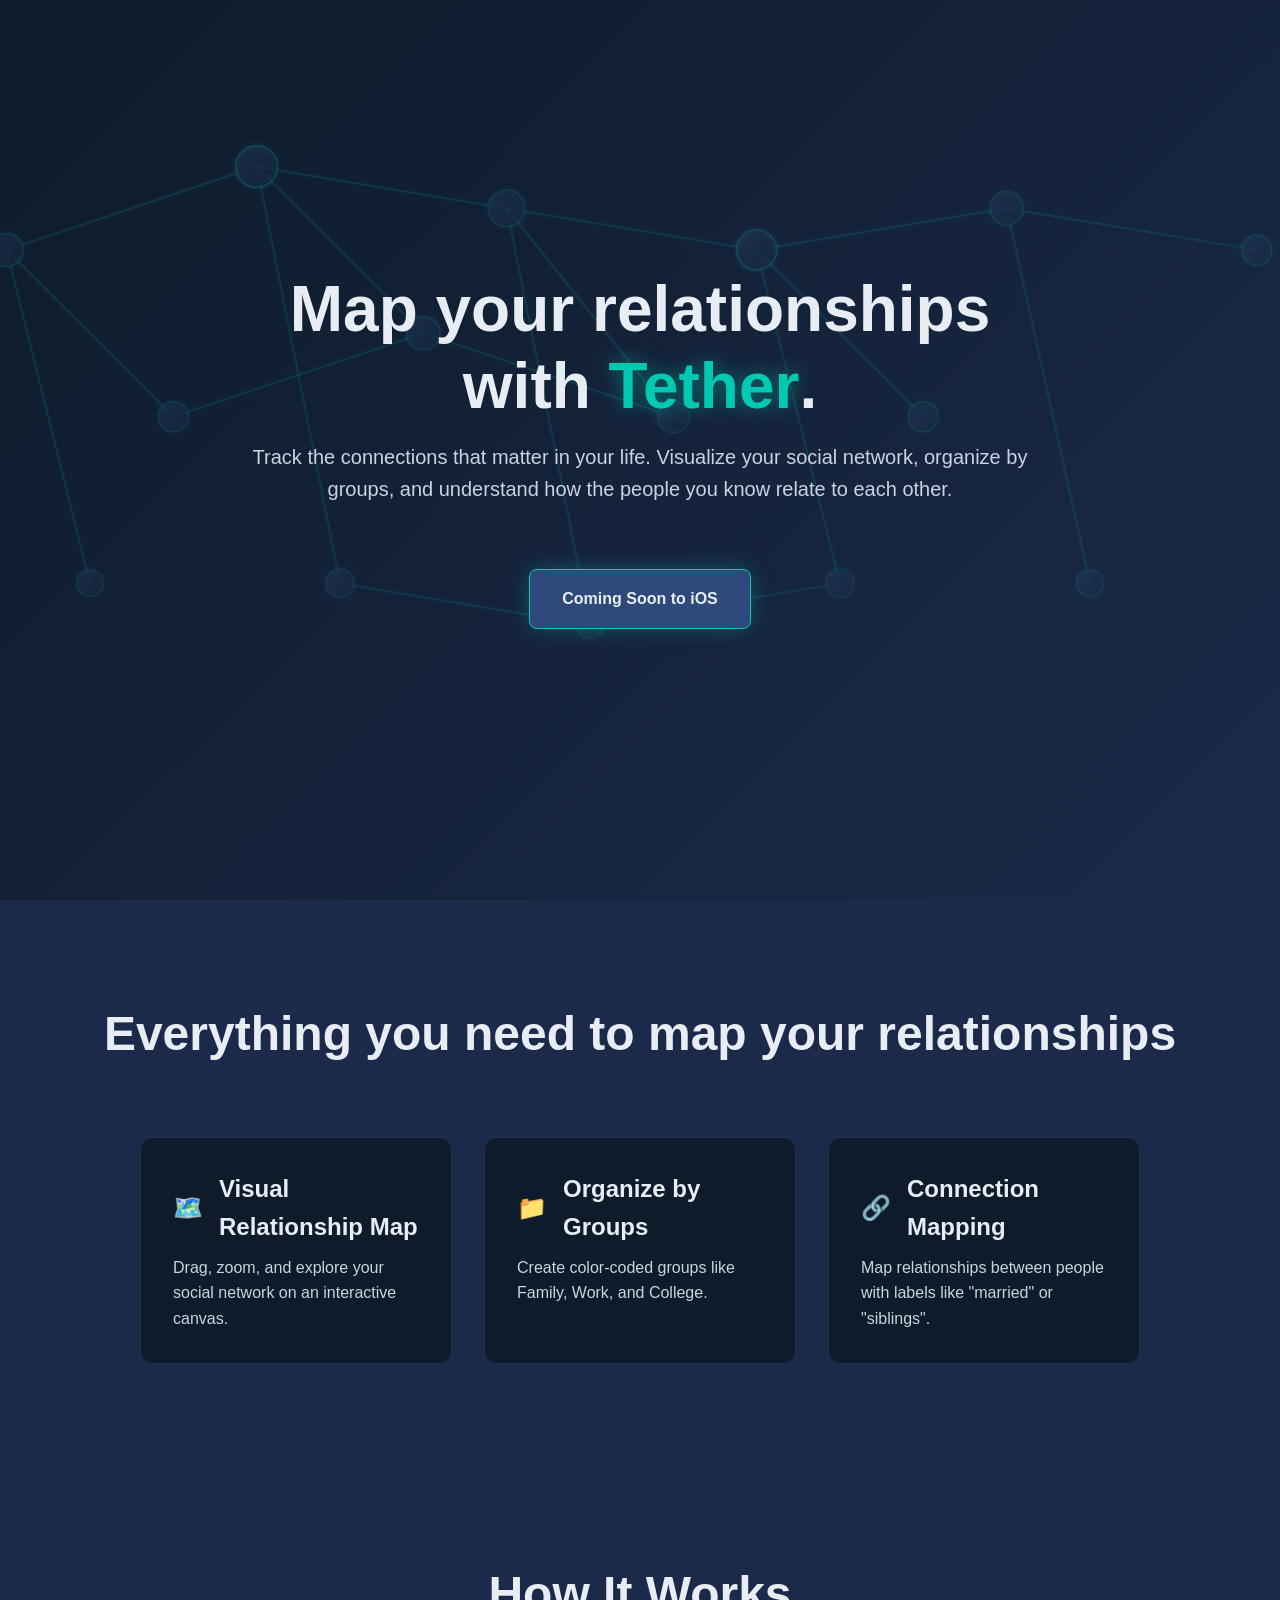
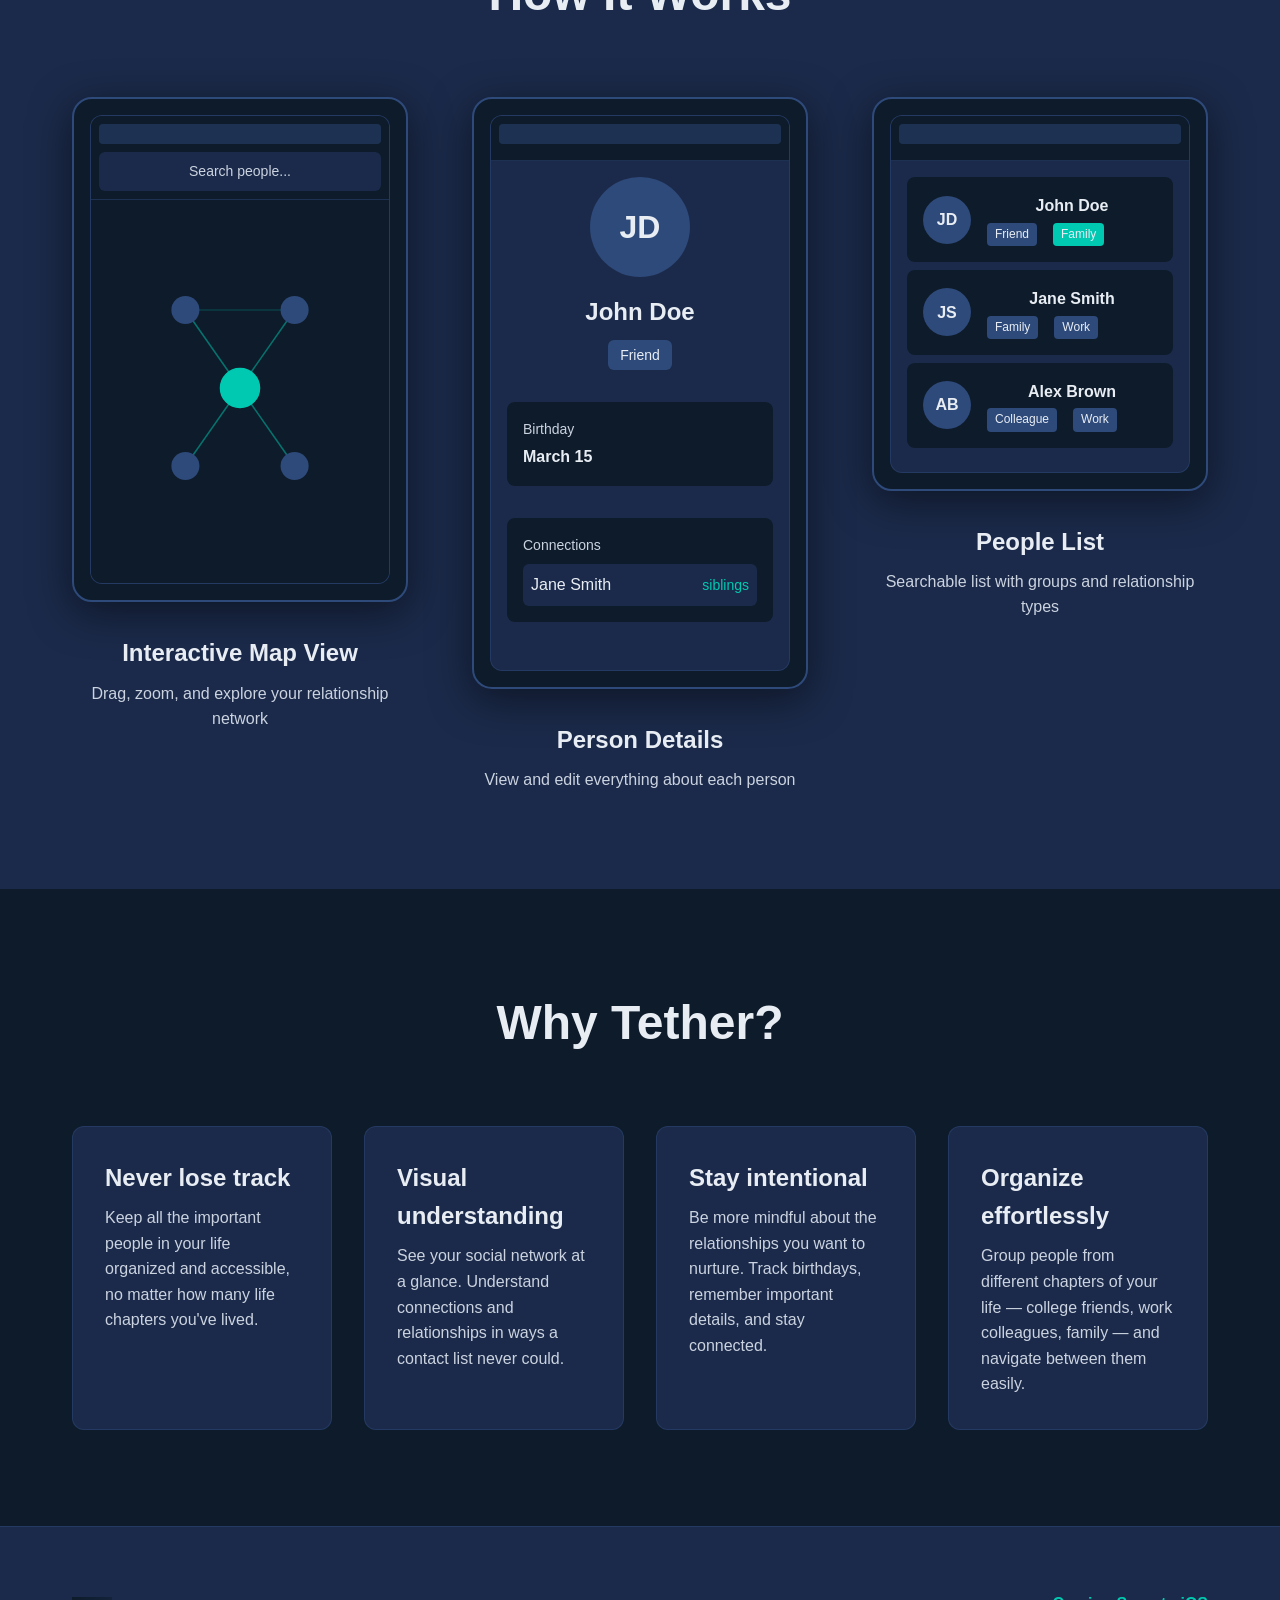
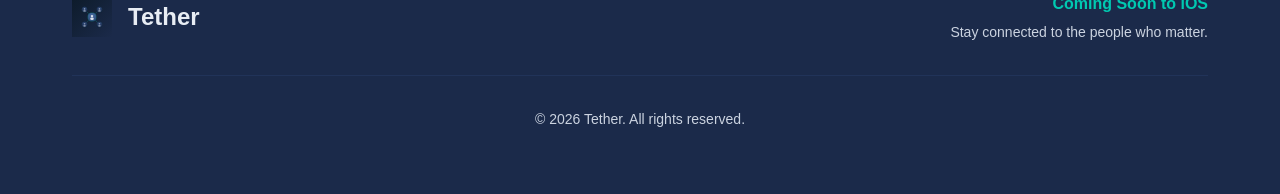
==== index.html @ f8f5c988 "Add hero section with dynamic mind map background - Create responsive HTML/CSS static website - Add " ====
<!DOCTYPE html>
<html lang="en">
<head>
    <meta charset="UTF-8">
    <meta name="viewport" content="width=device-width, initial-scale=1.0">
    <meta name="description" content="Tether - Stay connected to the people who matter. Visual relationship mapping for iOS.">
    <title>Tether - Stay Connected to the People Who Matter</title>
    <link rel="stylesheet" href="styles.css">
    <link rel="icon" href="assets/tether-icon.svg" type="image/svg+xml">
</head>
<body>
    <!-- Hero Section -->
    <section class="hero">
        <!-- Dynamic Mind Map Background -->
        <div class="mindmap-background">
            <svg class="mindmap-svg" viewBox="0 0 1920 1080" preserveAspectRatio="xMidYMid slice">
                <defs>
                    <linearGradient id="nodeGrad" x1="0%" y1="0%" x2="100%" y2="100%">
                        <stop offset="0%" style="stop-color:#2E4A7A;stop-opacity:0.6"/>
                        <stop offset="100%" style="stop-color:#1B2A4A;stop-opacity:0.4"/>
                    </linearGradient>
                    <filter id="glowBg">
                        <feGaussianBlur stdDeviation="4" result="coloredBlur"/>
                        <feMerge>
                            <feMergeNode in="coloredBlur"/>
                            <feMergeNode in="SourceGraphic"/>
                        </feMerge>
                    </filter>
                    <filter id="lineGlow">
                        <feGaussianBlur stdDeviation="2" result="coloredBlur"/>
                        <feMerge>
                            <feMergeNode in="coloredBlur"/>
                            <feMergeNode in="SourceGraphic"/>
                        </feMerge>
                    </filter>
                </defs>
                
                <!-- Wrapper group to animate everything together -->
                <g class="mindmap-group">
                    <!-- Connection Lines -->
                    <g class="connections">
                        <line x1="200" y1="300" x2="500" y2="200" stroke="#00C9B1" stroke-width="1.5" stroke-opacity="0.4" filter="url(#lineGlow)" class="connection-line"/>
                        <line x1="200" y1="300" x2="400" y2="500" stroke="#00C9B1" stroke-width="1.5" stroke-opacity="0.4" filter="url(#lineGlow)" class="connection-line"/>
                        <line x1="500" y1="200" x2="800" y2="250" stroke="#00C9B1" stroke-width="1.5" stroke-opacity="0.4" filter="url(#lineGlow)" class="connection-line"/>
                        <line x1="500" y1="200" x2="700" y2="400" stroke="#00C9B1" stroke-width="1.5" stroke-opacity="0.4" filter="url(#lineGlow)" class="connection-line"/>
                        <line x1="800" y1="250" x2="1100" y2="300" stroke="#00C9B1" stroke-width="1.5" stroke-opacity="0.4" filter="url(#lineGlow)" class="connection-line"/>
                        <line x1="800" y1="250" x2="1000" y2="500" stroke="#00C9B1" stroke-width="1.5" stroke-opacity="0.4" filter="url(#lineGlow)" class="connection-line"/>
                        <line x1="1100" y1="300" x2="1400" y2="250" stroke="#00C9B1" stroke-width="1.5" stroke-opacity="0.4" filter="url(#lineGlow)" class="connection-line"/>
                        <line x1="1100" y1="300" x2="1300" y2="500" stroke="#00C9B1" stroke-width="1.5" stroke-opacity="0.4" filter="url(#lineGlow)" class="connection-line"/>
                        <line x1="1400" y1="250" x2="1700" y2="300" stroke="#00C9B1" stroke-width="1.5" stroke-opacity="0.4" filter="url(#lineGlow)" class="connection-line"/>
                        <line x1="400" y1="500" x2="700" y2="400" stroke="#00C9B1" stroke-width="1.5" stroke-opacity="0.4" filter="url(#lineGlow)" class="connection-line"/>
                        <line x1="700" y1="400" x2="1000" y2="500" stroke="#00C9B1" stroke-width="1.5" stroke-opacity="0.4" filter="url(#lineGlow)" class="connection-line"/>
                        <line x1="1000" y1="500" x2="1300" y2="500" stroke="#00C9B1" stroke-width="1.5" stroke-opacity="0.4" filter="url(#lineGlow)" class="connection-line"/>
                        <line x1="200" y1="300" x2="300" y2="700" stroke="#00C9B1" stroke-width="1.5" stroke-opacity="0.35" filter="url(#lineGlow)" class="connection-line"/>
                        <line x1="500" y1="200" x2="600" y2="700" stroke="#00C9B1" stroke-width="1.5" stroke-opacity="0.35" filter="url(#lineGlow)" class="connection-line"/>
                        <line x1="800" y1="250" x2="900" y2="750" stroke="#00C9B1" stroke-width="1.5" stroke-opacity="0.35" filter="url(#lineGlow)" class="connection-line"/>
                        <line x1="1100" y1="300" x2="1200" y2="700" stroke="#00C9B1" stroke-width="1.5" stroke-opacity="0.35" filter="url(#lineGlow)" class="connection-line"/>
                        <line x1="1400" y1="250" x2="1500" y2="700" stroke="#00C9B1" stroke-width="1.5" stroke-opacity="0.35" filter="url(#lineGlow)" class="connection-line"/>
                        <line x1="300" y1="700" x2="600" y2="700" stroke="#00C9B1" stroke-width="1.5" stroke-opacity="0.3" filter="url(#lineGlow)" class="connection-line"/>
                        <line x1="600" y1="700" x2="900" y2="750" stroke="#00C9B1" stroke-width="1.5" stroke-opacity="0.3" filter="url(#lineGlow)" class="connection-line"/>
                        <line x1="900" y1="750" x2="1200" y2="700" stroke="#00C9B1" stroke-width="1.5" stroke-opacity="0.3" filter="url(#lineGlow)" class="connection-line"/>
                        <line x1="1200" y1="700" x2="1500" y2="700" stroke="#00C9B1" stroke-width="1.5" stroke-opacity="0.3" filter="url(#lineGlow)" class="connection-line"/>
                    </g>
                    
                    <!-- Nodes -->
                    <g class="nodes">
                        <circle cx="200" cy="300" r="20" fill="url(#nodeGrad)" stroke="#00C9B1" stroke-width="1.5" stroke-opacity="0.4" filter="url(#glowBg)" class="node"/>
                        <circle cx="500" cy="200" r="25" fill="url(#nodeGrad)" stroke="#00C9B1" stroke-width="2" stroke-opacity="0.5" filter="url(#glowBg)" class="node"/>
                        <circle cx="800" cy="250" r="22" fill="url(#nodeGrad)" stroke="#00C9B1" stroke-width="1.5" stroke-opacity="0.4" filter="url(#glowBg)" class="node"/>
                        <circle cx="1100" cy="300" r="24" fill="url(#nodeGrad)" stroke="#00C9B1" stroke-width="2" stroke-opacity="0.5" filter="url(#glowBg)" class="node"/>
                        <circle cx="1400" cy="250" r="20" fill="url(#nodeGrad)" stroke="#00C9B1" stroke-width="1.5" stroke-opacity="0.4" filter="url(#glowBg)" class="node"/>
                        <circle cx="1700" cy="300" r="18" fill="url(#nodeGrad)" stroke="#00C9B1" stroke-width="1.5" stroke-opacity="0.4" filter="url(#glowBg)" class="node"/>
                        <circle cx="400" cy="500" r="18" fill="url(#nodeGrad)" stroke="#00C9B1" stroke-width="1.5" stroke-opacity="0.35" filter="url(#glowBg)" class="node"/>
                        <circle cx="700" cy="400" r="20" fill="url(#nodeGrad)" stroke="#00C9B1" stroke-width="1.5" stroke-opacity="0.4" filter="url(#glowBg)" class="node"/>
                        <circle cx="1000" cy="500" r="19" fill="url(#nodeGrad)" stroke="#00C9B1" stroke-width="1.5" stroke-opacity="0.35" filter="url(#glowBg)" class="node"/>
                        <circle cx="1300" cy="500" r="18" fill="url(#nodeGrad)" stroke="#00C9B1" stroke-width="1.5" stroke-opacity="0.35" filter="url(#glowBg)" class="node"/>
                        <circle cx="300" cy="700" r="16" fill="url(#nodeGrad)" stroke="#00C9B1" stroke-width="1.5" stroke-opacity="0.3" filter="url(#glowBg)" class="node"/>
                        <circle cx="600" cy="700" r="17" fill="url(#nodeGrad)" stroke="#00C9B1" stroke-width="1.5" stroke-opacity="0.3" filter="url(#glowBg)" class="node"/>
                        <circle cx="900" cy="750" r="16" fill="url(#nodeGrad)" stroke="#00C9B1" stroke-width="1.5" stroke-opacity="0.3" filter="url(#glowBg)" class="node"/>
                        <circle cx="1200" cy="700" r="17" fill="url(#nodeGrad)" stroke="#00C9B1" stroke-width="1.5" stroke-opacity="0.3" filter="url(#glowBg)" class="node"/>
                        <circle cx="1500" cy="700" r="16" fill="url(#nodeGrad)" stroke="#00C9B1" stroke-width="1.5" stroke-opacity="0.3" filter="url(#glowBg)" class="node"/>
                    </g>
                </g>
            </svg>
        </div>
        <div class="hero-content">
            <h1 class="hero-title">Map your relationships with <span class="app-name-highlight">Tether</span>.</h1>
            <p class="hero-subtitle">Track the connections that matter in your life. Visualize your social network, organize by groups, and understand how the people you know relate to each other.</p>
            <div class="hero-cta">
                <span class="coming-soon">Coming Soon to iOS</span>
            </div>
        </div>
    </section>

    <!-- Features Section -->
    <section class="features">
        <div class="container">
            <h2 class="section-title">Everything you need to map your relationships</h2>
            <div class="features-grid">
                <div class="feature-card">
                    <div class="feature-header">
                        <div class="feature-icon">🗺️</div>
                        <h3>Visual Relationship Map</h3>
                    </div>
                    <p>Drag, zoom, and explore your social network on an interactive canvas.</p>
                </div>
                <div class="feature-card">
                    <div class="feature-header">
                        <div class="feature-icon">📁</div>
                        <h3>Organize by Groups</h3>
                    </div>
                    <p>Create color-coded groups like Family, Work, and College.</p>
                </div>
                <div class="feature-card">
                    <div class="feature-header">
                        <div class="feature-icon">🔗</div>
                        <h3>Connection Mapping</h3>
                    </div>
                    <p>Map relationships between people with labels like "married" or "siblings".</p>
                </div>
            </div>
        </div>
    </section>

    <!-- Visual Showcase Section -->
    <section class="showcase">
        <div class="container">
            <h2 class="section-title">How It Works</h2>
            <div class="showcase-grid">
                <div class="showcase-item">
                    <div class="device-frame">
                        <div class="device-screen">
                            <div class="mockup-screen large">
                                <div class="mockup-header">
                                    <div class="mockup-status-bar"></div>
                                    <div class="mockup-search">Search people...</div>
                                </div>
                                <div class="mockup-content map-content">
                                    <svg viewBox="0 0 300 400" class="showcase-map">
                                        <!-- Multiple connection lines -->
                                        <line x1="150" y1="200" x2="80" y2="100" stroke="#00C9B1" stroke-width="2" opacity="0.5"/>
                                        <line x1="150" y1="200" x2="220" y2="100" stroke="#00C9B1" stroke-width="2" opacity="0.5"/>
                                        <line x1="150" y1="200" x2="80" y2="300" stroke="#00C9B1" stroke-width="2" opacity="0.5"/>
                                        <line x1="150" y1="200" x2="220" y2="300" stroke="#00C9B1" stroke-width="2" opacity="0.5"/>
                                        <line x1="80" y1="100" x2="220" y2="100" stroke="#00C9B1" stroke-width="1.5" opacity="0.3"/>
                                        <!-- Nodes with different colors -->
                                        <circle cx="80" cy="100" r="18" fill="#2E4A7A"/>
                                        <circle cx="220" cy="100" r="18" fill="#2E4A7A"/>
                                        <circle cx="80" cy="300" r="18" fill="#2E4A7A"/>
                                        <circle cx="220" cy="300" r="18" fill="#2E4A7A"/>
                                        <circle cx="150" cy="200" r="25" fill="#00C9B1" stroke="#00C9B1" stroke-width="2"/>
                                    </svg>
                                </div>
                            </div>
                        </div>
                    </div>
                    <h3>Interactive Map View</h3>
                    <p>Drag, zoom, and explore your relationship network</p>
                </div>
                <div class="showcase-item">
                    <div class="device-frame">
                        <div class="device-screen">
                            <div class="mockup-screen large">
                                <div class="mockup-header">
                                    <div class="mockup-status-bar"></div>
                                </div>
                                <div class="mockup-content">
                                    <div class="mockup-person-detail">
                                        <div class="mockup-large-avatar">JD</div>
                                        <div class="mockup-detail-name">John Doe</div>
                                        <div class="mockup-detail-badge">Friend</div>
                                        <div class="mockup-detail-section">
                                            <div class="mockup-detail-label">Birthday</div>
                                            <div class="mockup-detail-value">March 15</div>
                                        </div>
                                        <div class="mockup-detail-section">
                                            <div class="mockup-detail-label">Connections</div>
                                            <div class="mockup-connection-item">
                                                <span>Jane Smith</span>
                                                <span class="connection-label">siblings</span>
                                            </div>
                                        </div>
                                    </div>
                                </div>
                            </div>
                        </div>
                    </div>
                    <h3>Person Details</h3>
                    <p>View and edit everything about each person</p>
                </div>
                <div class="showcase-item">
                    <div class="device-frame">
                        <div class="device-screen">
                            <div class="mockup-screen large">
                                <div class="mockup-header">
                                    <div class="mockup-status-bar"></div>
                                </div>
                                <div class="mockup-content">
                                    <div class="mockup-person-row">
                                        <div class="mockup-avatar">JD</div>
                                        <div class="mockup-person-info">
                                            <div class="mockup-name">John Doe</div>
                                            <div class="mockup-badge-group">
                                                <span class="mockup-badge">Friend</span>
                                                <span class="mockup-group-badge" style="background: #00C9B1;">Family</span>
                                            </div>
                                        </div>
                                    </div>
                                    <div class="mockup-person-row">
                                        <div class="mockup-avatar">JS</div>
                                        <div class="mockup-person-info">
                                            <div class="mockup-name">Jane Smith</div>
                                            <div class="mockup-badge-group">
                                                <span class="mockup-badge">Family</span>
                                                <span class="mockup-group-badge" style="background: #2E4A7A;">Work</span>
                                            </div>
                                        </div>
                                    </div>
                                    <div class="mockup-person-row">
                                        <div class="mockup-avatar">AB</div>
                                        <div class="mockup-person-info">
                                            <div class="mockup-name">Alex Brown</div>
                                            <div class="mockup-badge-group">
                                                <span class="mockup-badge">Colleague</span>
                                                <span class="mockup-group-badge" style="background: #2E4A7A;">Work</span>
                                            </div>
                                        </div>
                                    </div>
                                </div>
                            </div>
                        </div>
                    </div>
                    <h3>People List</h3>
                    <p>Searchable list with groups and relationship types</p>
                </div>
            </div>
        </div>
    </section>

    <!-- Benefits Section -->
    <section class="benefits">
        <div class="container">
            <h2 class="section-title">Why Tether?</h2>
            <div class="benefits-list">
                <div class="benefit-item">
                    <h3>Never lose track</h3>
                    <p>Keep all the important people in your life organized and accessible, no matter how many life chapters you've lived.</p>
                </div>
                <div class="benefit-item">
                    <h3>Visual understanding</h3>
                    <p>See your social network at a glance. Understand connections and relationships in ways a contact list never could.</p>
                </div>
                <div class="benefit-item">
                    <h3>Stay intentional</h3>
                    <p>Be more mindful about the relationships you want to nurture. Track birthdays, remember important details, and stay connected.</p>
                </div>
                <div class="benefit-item">
                    <h3>Organize effortlessly</h3>
                    <p>Group people from different chapters of your life — college friends, work colleagues, family — and navigate between them easily.</p>
                </div>
            </div>
        </div>
    </section>

    <!-- Footer -->
    <footer class="footer">
        <div class="container">
            <div class="footer-content">
                <div class="footer-brand">
                    <img src="assets/tether-icon.svg" alt="Tether" class="footer-logo">
                    <h3>Tether</h3>
                </div>
                <div class="footer-info">
                    <p class="footer-status">Coming Soon to iOS</p>
                    <p class="footer-tagline">Stay connected to the people who matter.</p>
                </div>
            </div>
            <div class="footer-bottom">
                <p>&copy; 2026 Tether. All rights reserved.</p>
            </div>
        </div>
    </footer>
</body>
</html>
---- styles.css ----
/* Tether Theme Variables */
:root {
  /* Primary */
  --color-deep-navy:     #0D1B2A;
  --color-midnight-blue: #1B2A4A;
  --color-steel-blue:    #2E4A7A;

  /* Accents */
  --color-teal:          #00C9B1;
  --color-silver:        #A8B5C8;

  /* Text & Neutrals */
  --color-off-white:     #E8EDF4;
  --color-light-grey:    #CBD3E0;

  /* Spacing */
  --spacing-xs: 0.5rem;
  --spacing-sm: 1rem;
  --spacing-md: 2rem;
  --spacing-lg: 4rem;
  --spacing-xl: 6rem;

  /* Typography */
  --font-family: -apple-system, BlinkMacSystemFont, 'Segoe UI', Roboto, 'Helvetica Neue', Arial, sans-serif;
}

/* Reset & Base Styles */
* {
  margin: 0;
  padding: 0;
  box-sizing: border-box;
}

body {
  font-family: var(--font-family);
  background: var(--color-deep-navy);
  color: var(--color-off-white);
  line-height: 1.6;
  overflow-x: hidden;
}

.container {
  max-width: 1200px;
  margin: 0 auto;
  padding: 0 var(--spacing-md);
}

/* Hero Section */
.hero {
  min-height: 100vh;
  display: flex;
  align-items: center;
  justify-content: center;
  background: linear-gradient(135deg, var(--color-deep-navy) 0%, var(--color-midnight-blue) 100%);
  position: relative;
  padding: var(--spacing-lg) var(--spacing-md);
  overflow: hidden;
}

.mindmap-background {
  position: absolute;
  top: 0;
  left: 0;
  width: 100%;
  height: 100%;
  z-index: 0;
  opacity: 0.4;
  pointer-events: none;
}

.mindmap-svg {
  width: 100%;
  height: 100%;
  animation: fadeIn 2s ease-in;
}

@keyframes fadeIn {
  from { opacity: 0; }
  to { opacity: 1; }
}

.connection-line {
  animation: pulseLine 4s ease-in-out infinite;
}

.connection-line:nth-child(1) { animation-delay: 0s; }
.connection-line:nth-child(2) { animation-delay: 0.3s; }
.connection-line:nth-child(3) { animation-delay: 0.6s; }
.connection-line:nth-child(4) { animation-delay: 0.9s; }
.connection-line:nth-child(5) { animation-delay: 1.2s; }
.connection-line:nth-child(6) { animation-delay: 1.5s; }
.connection-line:nth-child(7) { animation-delay: 1.8s; }
.connection-line:nth-child(8) { animation-delay: 2.1s; }
.connection-line:nth-child(9) { animation-delay: 2.4s; }
.connection-line:nth-child(10) { animation-delay: 2.7s; }
.connection-line:nth-child(11) { animation-delay: 0.2s; }
.connection-line:nth-child(12) { animation-delay: 0.5s; }
.connection-line:nth-child(13) { animation-delay: 0.8s; }
.connection-line:nth-child(14) { animation-delay: 1.1s; }
.connection-line:nth-child(15) { animation-delay: 1.4s; }
.connection-line:nth-child(16) { animation-delay: 1.7s; }
.connection-line:nth-child(17) { animation-delay: 2.0s; }
.connection-line:nth-child(18) { animation-delay: 2.3s; }
.connection-line:nth-child(19) { animation-delay: 2.6s; }

.node {
  animation: pulseNode 3s ease-in-out infinite;
}

.node:nth-child(1) { animation-delay: 0s; }
.node:nth-child(2) { animation-delay: 0.2s; }
.node:nth-child(3) { animation-delay: 0.4s; }
.node:nth-child(4) { animation-delay: 0.6s; }
.node:nth-child(5) { animation-delay: 0.8s; }
.node:nth-child(6) { animation-delay: 1.0s; }
.node:nth-child(7) { animation-delay: 1.2s; }
.node:nth-child(8) { animation-delay: 1.4s; }
.node:nth-child(9) { animation-delay: 1.6s; }
.node:nth-child(10) { animation-delay: 1.8s; }
.node:nth-child(11) { animation-delay: 2.0s; }
.node:nth-child(12) { animation-delay: 2.2s; }
.node:nth-child(13) { animation-delay: 2.4s; }
.node:nth-child(14) { animation-delay: 2.6s; }
.node:nth-child(15) { animation-delay: 2.8s; }

@keyframes pulseLine {
  0%, 100% { 
    stroke-opacity: 0.5;
    opacity: 0.6;
  }
  50% { 
    stroke-opacity: 0.8;
    opacity: 0.9;
  }
}

@keyframes pulseNode {
  0%, 100% { 
    opacity: 0.6;
  }
  50% { 
    opacity: 0.8;
  }
}

/* Animate the entire mindmap group together so lines and nodes stay connected */
.mindmap-group {
  animation: floatMindmap 20s ease-in-out infinite;
  transform-origin: center;
}

@keyframes floatMindmap {
  0%, 100% { 
    transform: translate(0, 0) scale(1);
  }
  25% { 
    transform: translate(10px, -15px) scale(1.02);
  }
  50% { 
    transform: translate(-8px, 10px) scale(0.98);
  }
  75% { 
    transform: translate(12px, 8px) scale(1.01);
  }
}

.hero-content {
  text-align: center;
  max-width: 800px;
  z-index: 1;
  position: relative;
}

.hero-title {
  font-size: clamp(2.5rem, 5vw, 4rem);
  font-weight: 700;
  margin-bottom: var(--spacing-sm);
  color: var(--color-off-white);
  line-height: 1.2;
}

.app-name-highlight {
  color: var(--color-teal);
  position: relative;
  display: inline-block;
  font-weight: 700;
  text-shadow: 0 0 20px rgba(0, 201, 177, 0.5);
  animation: glowPulse 3s ease-in-out infinite;
}

@keyframes glowPulse {
  0%, 100% {
    text-shadow: 0 0 20px rgba(0, 201, 177, 0.5), 0 0 30px rgba(0, 201, 177, 0.3);
  }
  50% {
    text-shadow: 0 0 30px rgba(0, 201, 177, 0.8), 0 0 40px rgba(0, 201, 177, 0.5);
  }
}

.hero-subtitle {
  font-size: clamp(1.1rem, 2vw, 1.25rem);
  color: var(--color-light-grey);
  margin-bottom: var(--spacing-lg);
  line-height: 1.6;
}


.hero-cta {
  margin-top: var(--spacing-lg);
}

.coming-soon {
  display: inline-block;
  padding: var(--spacing-sm) var(--spacing-md);
  background: var(--color-steel-blue);
  color: var(--color-off-white);
  border-radius: 8px;
  font-weight: 600;
  border: 1px solid var(--color-teal);
  box-shadow: 0 0 20px rgba(0, 201, 177, 0.3);
}

/* Features Section */
.features {
  padding: var(--spacing-xl) 0;
  background: var(--color-midnight-blue);
}

.section-title {
  font-size: clamp(2rem, 4vw, 3rem);
  text-align: center;
  margin-bottom: var(--spacing-lg);
  color: var(--color-off-white);
  font-weight: 700;
}

.features-grid {
  display: grid;
  grid-template-columns: repeat(auto-fit, minmax(280px, 1fr));
  gap: var(--spacing-md);
  margin-top: var(--spacing-lg);
  max-width: 1000px;
  margin-left: auto;
  margin-right: auto;
}

.feature-card {
  background: var(--color-deep-navy);
  padding: var(--spacing-md);
  border-radius: 12px;
  border: 1px solid rgba(46, 74, 122, 0.5);
  transition: transform 0.3s ease, border-color 0.3s ease;
}

.feature-card:hover {
  transform: translateY(-5px);
  border-color: var(--color-teal);
}

.feature-header {
  display: flex;
  align-items: center;
  gap: var(--spacing-sm);
  margin-bottom: var(--spacing-xs);
}

.feature-icon {
  font-size: 1.5rem;
  flex-shrink: 0;
}

.feature-card h3 {
  font-size: 1.5rem;
  margin: 0;
  color: var(--color-off-white);
}

.feature-card p {
  color: var(--color-light-grey);
  line-height: 1.6;
}

/* How It Works Section */
.how-it-works {
  padding: var(--spacing-xl) 0;
  background: var(--color-deep-navy);
}

.steps {
  display: flex;
  flex-direction: column;
  gap: var(--spacing-xl);
  margin-top: var(--spacing-lg);
}

.step {
  display: grid;
  grid-template-columns: 80px 1fr;
  gap: var(--spacing-md);
  align-items: start;
}

.step-number {
  width: 60px;
  height: 60px;
  border-radius: 50%;
  background: var(--color-steel-blue);
  color: var(--color-off-white);
  display: flex;
  align-items: center;
  justify-content: center;
  font-size: 1.5rem;
  font-weight: 700;
  border: 2px solid var(--color-teal);
  flex-shrink: 0;
}

.step-content h3 {
  font-size: 1.75rem;
  margin-bottom: var(--spacing-xs);
  color: var(--color-off-white);
}

.step-content > p {
  color: var(--color-light-grey);
  margin-bottom: var(--spacing-md);
  line-height: 1.6;
}

.step-visual {
  margin-top: var(--spacing-md);
}

/* Mockup Screen Styles */
.mockup-screen {
  background: var(--color-midnight-blue);
  border-radius: 12px;
  border: 1px solid rgba(46, 74, 122, 0.5);
  overflow: hidden;
  max-width: 300px;
  margin: 0 auto;
}

.mockup-screen.large {
  max-width: 100%;
}

.mockup-header {
  background: var(--color-deep-navy);
  padding: var(--spacing-xs);
  border-bottom: 1px solid rgba(46, 74, 122, 0.5);
}

.mockup-status-bar {
  height: 20px;
  background: var(--color-steel-blue);
  border-radius: 4px;
  margin-bottom: var(--spacing-xs);
  opacity: 0.5;
}

.mockup-search {
  background: var(--color-midnight-blue);
  padding: var(--spacing-xs);
  border-radius: 6px;
  color: var(--color-light-grey);
  font-size: 0.875rem;
  text-align: center;
}

.mockup-content {
  padding: var(--spacing-sm);
  min-height: 200px;
}

.map-content {
  padding: var(--spacing-md);
  background: var(--color-deep-navy);
}

.step-map {
  width: 100%;
  height: 200px;
}

.showcase-map {
  width: 100%;
  height: 100%;
}

/* Person Row Styles */
.mockup-person-row {
  display: flex;
  align-items: center;
  gap: var(--spacing-sm);
  padding: var(--spacing-sm);
  background: var(--color-deep-navy);
  border-radius: 8px;
  margin-bottom: var(--spacing-xs);
}

.mockup-avatar {
  width: 48px;
  height: 48px;
  border-radius: 50%;
  background: var(--color-steel-blue);
  display: flex;
  align-items: center;
  justify-content: center;
  color: var(--color-off-white);
  font-weight: 600;
  flex-shrink: 0;
}

.mockup-large-avatar {
  width: 100px;
  height: 100px;
  border-radius: 50%;
  background: var(--color-steel-blue);
  display: flex;
  align-items: center;
  justify-content: center;
  color: var(--color-off-white);
  font-weight: 600;
  font-size: 2rem;
  margin: 0 auto var(--spacing-sm);
}

.mockup-person-info {
  flex: 1;
}

.mockup-name {
  color: var(--color-off-white);
  font-weight: 600;
  margin-bottom: 4px;
}

.mockup-badge {
  display: inline-block;
  padding: 2px 8px;
  background: var(--color-steel-blue);
  color: var(--color-off-white);
  border-radius: 4px;
  font-size: 0.75rem;
  margin-right: var(--spacing-xs);
}

.mockup-badge-group {
  display: flex;
  gap: var(--spacing-xs);
  flex-wrap: wrap;
}

.mockup-group-badge {
  display: inline-block;
  padding: 2px 8px;
  color: var(--color-off-white);
  border-radius: 4px;
  font-size: 0.75rem;
}

/* Group Styles */
.mockup-group {
  display: flex;
  align-items: center;
  gap: var(--spacing-sm);
  padding: var(--spacing-sm);
  background: var(--color-deep-navy);
  border-radius: 8px;
  margin-bottom: var(--spacing-xs);
}

.mockup-group-color {
  width: 24px;
  height: 24px;
  border-radius: 50%;
  flex-shrink: 0;
}

.mockup-group-name {
  flex: 1;
  color: var(--color-off-white);
  font-weight: 600;
}

.mockup-group-count {
  color: var(--color-light-grey);
  font-size: 0.875rem;
}

/* Person Detail Styles */
.mockup-person-detail {
  text-align: center;
}

.mockup-detail-name {
  font-size: 1.5rem;
  font-weight: 700;
  color: var(--color-off-white);
  margin-bottom: var(--spacing-xs);
}

.mockup-detail-badge {
  display: inline-block;
  padding: 4px 12px;
  background: var(--color-steel-blue);
  color: var(--color-off-white);
  border-radius: 6px;
  font-size: 0.875rem;
  margin-bottom: var(--spacing-md);
}

.mockup-detail-section {
  text-align: left;
  margin-bottom: var(--spacing-md);
  padding: var(--spacing-sm);
  background: var(--color-deep-navy);
  border-radius: 8px;
}

.mockup-detail-label {
  color: var(--color-light-grey);
  font-size: 0.875rem;
  margin-bottom: 4px;
}

.mockup-detail-value {
  color: var(--color-off-white);
  font-weight: 600;
}

.mockup-connection-item {
  display: flex;
  justify-content: space-between;
  align-items: center;
  padding: var(--spacing-xs);
  background: var(--color-midnight-blue);
  border-radius: 6px;
  margin-top: var(--spacing-xs);
}

.mockup-connection-item span:first-child {
  color: var(--color-off-white);
}

.connection-label {
  color: var(--color-teal);
  font-size: 0.875rem;
}

/* Showcase Section */
.showcase {
  padding: var(--spacing-xl) 0;
  background: var(--color-midnight-blue);
}

.showcase-grid {
  display: grid;
  grid-template-columns: repeat(auto-fit, minmax(300px, 1fr));
  gap: var(--spacing-lg);
  margin-top: var(--spacing-lg);
}

.showcase-item {
  text-align: center;
}

.device-frame {
  background: var(--color-deep-navy);
  padding: var(--spacing-sm);
  border-radius: 20px;
  border: 2px solid var(--color-steel-blue);
  margin-bottom: var(--spacing-md);
  box-shadow: 0 10px 40px rgba(0, 0, 0, 0.5);
}

.device-screen {
  background: var(--color-midnight-blue);
  border-radius: 12px;
  overflow: hidden;
}

.showcase-item h3 {
  font-size: 1.5rem;
  margin-bottom: var(--spacing-xs);
  color: var(--color-off-white);
}

.showcase-item p {
  color: var(--color-light-grey);
}

/* Benefits Section */
.benefits {
  padding: var(--spacing-xl) 0;
  background: var(--color-deep-navy);
}

.benefits-list {
  display: grid;
  grid-template-columns: repeat(auto-fit, minmax(250px, 1fr));
  gap: var(--spacing-md);
  margin-top: var(--spacing-lg);
}

.benefit-item {
  padding: var(--spacing-md);
  background: var(--color-midnight-blue);
  border-radius: 12px;
  border: 1px solid rgba(46, 74, 122, 0.5);
}

.benefit-item h3 {
  font-size: 1.5rem;
  margin-bottom: var(--spacing-xs);
  color: var(--color-off-white);
}

.benefit-item p {
  color: var(--color-light-grey);
  line-height: 1.6;
}

/* Footer */
.footer {
  padding: var(--spacing-lg) 0;
  background: var(--color-midnight-blue);
  border-top: 1px solid rgba(46, 74, 122, 0.5);
}

.footer-content {
  display: flex;
  justify-content: space-between;
  align-items: center;
  flex-wrap: wrap;
  gap: var(--spacing-md);
  margin-bottom: var(--spacing-md);
}

.footer-brand {
  display: flex;
  align-items: center;
  gap: var(--spacing-sm);
}

.footer-logo {
  width: 40px;
  height: 40px;
}

.footer-brand h3 {
  font-size: 1.5rem;
  color: var(--color-off-white);
}

.footer-info {
  text-align: right;
}

.footer-status {
  color: var(--color-teal);
  font-weight: 600;
  margin-bottom: 4px;
}

.footer-tagline {
  color: var(--color-light-grey);
  font-size: 0.875rem;
}

.footer-bottom {
  text-align: center;
  padding-top: var(--spacing-md);
  border-top: 1px solid rgba(46, 74, 122, 0.3);
  color: var(--color-light-grey);
  font-size: 0.875rem;
}

/* Responsive Design */
@media (max-width: 768px) {
  .hero {
    min-height: auto;
    padding: var(--spacing-md) var(--spacing-sm);
  }

  .step {
    grid-template-columns: 1fr;
    text-align: center;
  }

  .step-number {
    margin: 0 auto;
  }

  .features-grid,
  .showcase-grid,
  .benefits-list {
    grid-template-columns: 1fr;
  }

  .footer-content {
    flex-direction: column;
    text-align: center;
  }

  .footer-info {
    text-align: center;
  }

  .mockup-screen {
    max-width: 100%;
  }
}

@media (max-width: 480px) {
  .container {
    padding: 0 var(--spacing-sm);
  }

  .hero-title {
    font-size: 2rem;
  }

  .hero-subtitle {
    font-size: 1rem;
  }

  .section-title {
    font-size: 1.75rem;
  }
}

/* Smooth Scrolling */
html {
  scroll-behavior: smooth;
}

/* Selection Color */
::selection {
  background: var(--color-teal);
  color: var(--color-deep-navy);
}
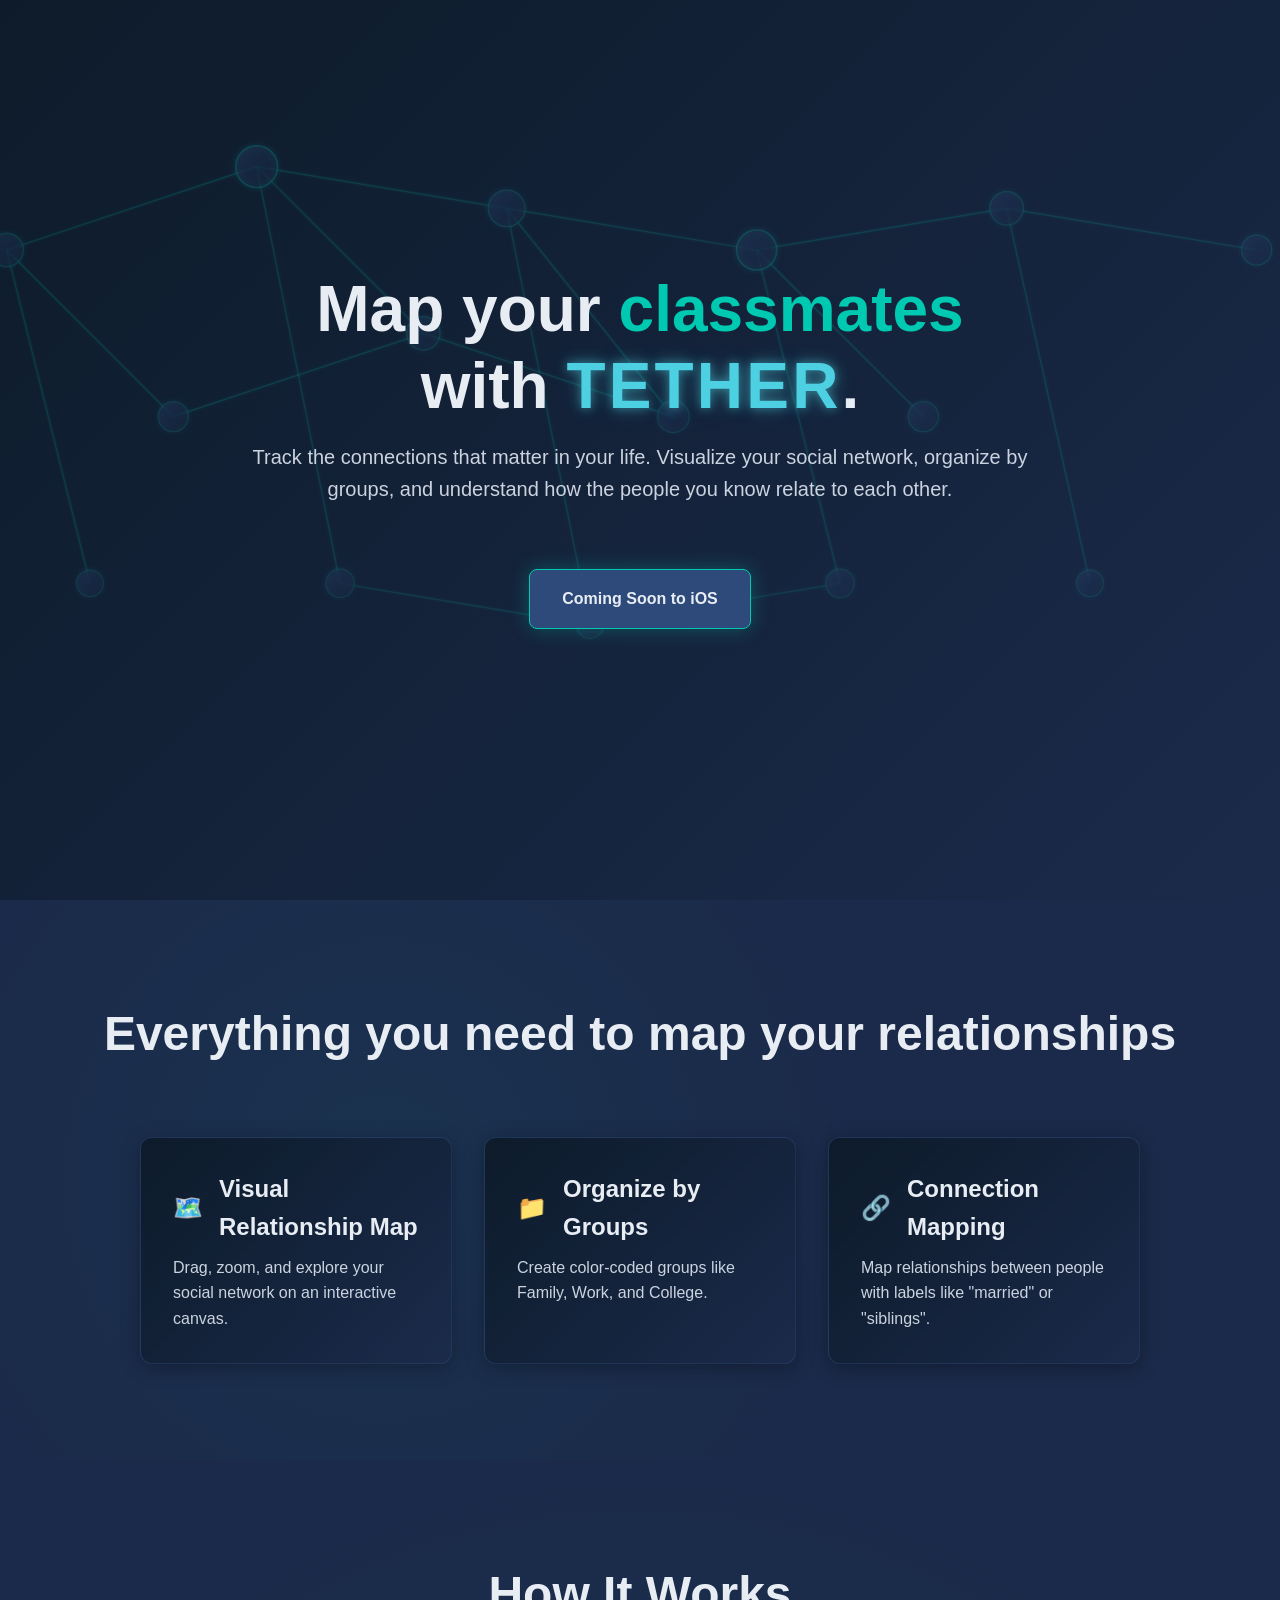
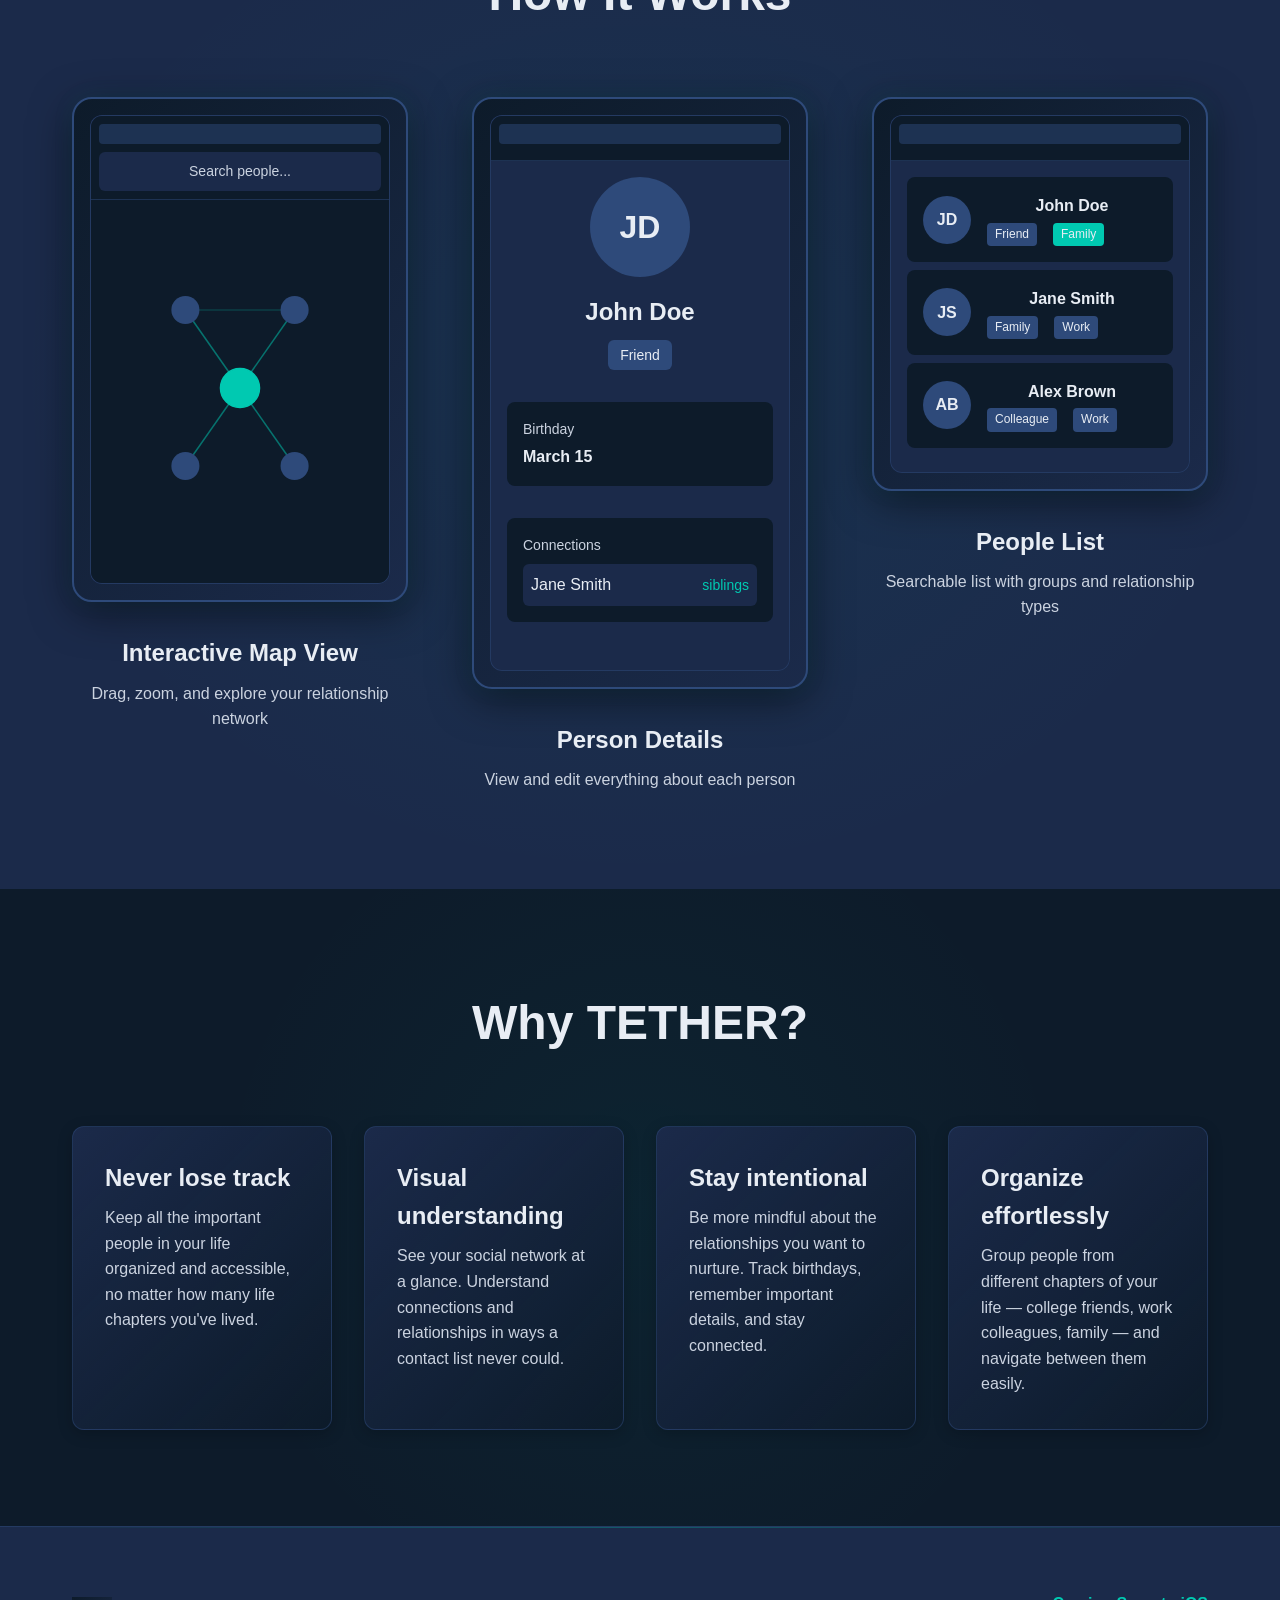
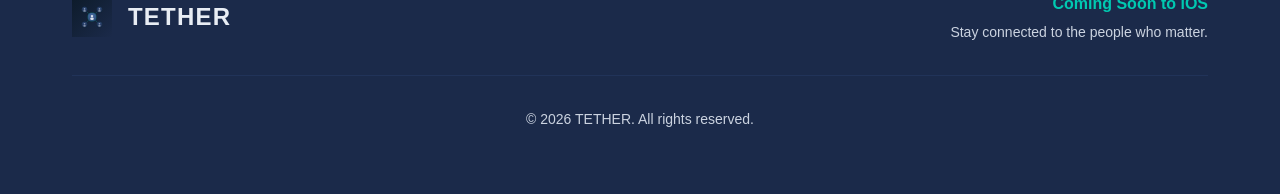
==== commit 50644acd: "Updated styling to have a rotating header" ====
--- a/index.html
+++ b/index.html
@@ -84,7 +84,10 @@
             </svg>
         </div>
         <div class="hero-content">
-            <h1 class="hero-title">Map your relationships with <span class="app-name-highlight">Tether</span>.</h1>
+            <h1 class="hero-title">
+                Map your <span class="rotating-word">relationships</span><br>
+                with <span class="app-name-highlight">TETHER</span>.
+            </h1>
             <p class="hero-subtitle">Track the connections that matter in your life. Visualize your social network, organize by groups, and understand how the people you know relate to each other.</p>
             <div class="hero-cta">
                 <span class="coming-soon">Coming Soon to iOS</span>
@@ -240,7 +243,7 @@
     <!-- Benefits Section -->
     <section class="benefits">
         <div class="container">
-            <h2 class="section-title">Why Tether?</h2>
+            <h2 class="section-title">Why TETHER?</h2>
             <div class="benefits-list">
                 <div class="benefit-item">
                     <h3>Never lose track</h3>
@@ -268,7 +271,7 @@
             <div class="footer-content">
                 <div class="footer-brand">
                     <img src="assets/tether-icon.svg" alt="Tether" class="footer-logo">
-                    <h3>Tether</h3>
+                    <h3 class="app-name-footer">TETHER</h3>
                 </div>
                 <div class="footer-info">
                     <p class="footer-status">Coming Soon to iOS</p>
@@ -276,9 +279,59 @@
                 </div>
             </div>
             <div class="footer-bottom">
-                <p>&copy; 2026 Tether. All rights reserved.</p>
+                <p>&copy; 2026 TETHER. All rights reserved.</p>
             </div>
         </div>
     </footer>
+    <script>
+        // Simple in-place word rotation for the hero line
+        (function () {
+            const el = document.querySelector('.rotating-word');
+            if (!el) return;
+
+            // Fixed sequence: user sees every word, always ending on "network"
+            const sequence = [
+                'neighbors',
+                'friends',
+                'classmates',
+                'roommates',
+                'community',
+                'partners',
+                'vendors',
+                'teachers',
+                'coaches',
+                'members',
+                'sponsors',
+                'network'
+            ];
+
+            let index = 0;
+
+            // Start on the first word in the sequence
+            el.textContent = sequence[0];
+
+            const fadeDuration = 200;      // ms
+            const visibleDuration = 400;   // ms each word stays fully visible
+
+            function showNextWord() {
+                const nextIndex = (index + 1) % sequence.length;
+
+                el.classList.add('rotating-word--fade-out');
+                setTimeout(() => {
+                    el.textContent = sequence[nextIndex];
+                    el.classList.remove('rotating-word--fade-out');
+                    el.classList.add('rotating-word--fade-in');
+
+                    setTimeout(() => {
+                        el.classList.remove('rotating-word--fade-in');
+                    }, fadeDuration);
+
+                    index = nextIndex;
+                }, fadeDuration);
+            }
+
+            setInterval(showNextWord, visibleDuration + fadeDuration * 2);
+        })();
+    </script>
 </body>
 </html>
--- a/styles.css
+++ b/styles.css
@@ -33,16 +33,27 @@
 
 body {
   font-family: var(--font-family);
-  background: var(--color-deep-navy);
+  background: linear-gradient(180deg, 
+    var(--color-deep-navy) 0%,
+    var(--color-midnight-blue) 20%,
+    var(--color-deep-navy) 40%,
+    var(--color-midnight-blue) 60%,
+    var(--color-deep-navy) 80%,
+    var(--color-midnight-blue) 100%
+  );
+  background-attachment: fixed;
   color: var(--color-off-white);
   line-height: 1.6;
   overflow-x: hidden;
+  min-height: 100vh;
 }
 
 .container {
   max-width: 1200px;
   margin: 0 auto;
   padding: 0 var(--spacing-md);
+  position: relative;
+  z-index: 1;
 }
 
 /* Hero Section */
@@ -179,22 +190,54 @@
   line-height: 1.2;
 }
 
+.rotating-word {
+  display: inline-block;
+  color: var(--color-teal);
+  transition: opacity 0.25s ease;
+}
+
+.rotating-word--fade-out {
+  opacity: 0;
+}
+
+.rotating-word--fade-in {
+  opacity: 1;
+}
+
 .app-name-highlight {
-  color: var(--color-teal);
+  color: #4DD0E1;
   position: relative;
   display: inline-block;
   font-weight: 700;
-  text-shadow: 0 0 20px rgba(0, 201, 177, 0.5);
+  letter-spacing: 0.05em;
+  text-transform: uppercase;
+  text-shadow: 
+    0 0 8px rgba(77, 208, 225, 0.4),
+    0 0 15px rgba(77, 208, 225, 0.3),
+    0 0 25px rgba(77, 208, 225, 0.2);
   animation: glowPulse 3s ease-in-out infinite;
 }
 
 @keyframes glowPulse {
   0%, 100% {
-    text-shadow: 0 0 20px rgba(0, 201, 177, 0.5), 0 0 30px rgba(0, 201, 177, 0.3);
+    text-shadow: 
+      0 0 8px rgba(77, 208, 225, 0.4),
+      0 0 15px rgba(77, 208, 225, 0.3),
+      0 0 25px rgba(77, 208, 225, 0.2);
   }
   50% {
-    text-shadow: 0 0 30px rgba(0, 201, 177, 0.8), 0 0 40px rgba(0, 201, 177, 0.5);
-  }
+    text-shadow: 
+      0 0 10px rgba(77, 208, 225, 0.5),
+      0 0 20px rgba(77, 208, 225, 0.35),
+      0 0 30px rgba(77, 208, 225, 0.25);
+  }
+}
+
+.app-name-footer {
+  font-weight: 700;
+  letter-spacing: 0.05em;
+  text-transform: uppercase;
+  color: var(--color-off-white);
 }
 
 .hero-subtitle {
@@ -224,6 +267,18 @@
 .features {
   padding: var(--spacing-xl) 0;
   background: var(--color-midnight-blue);
+  position: relative;
+}
+
+.features::before {
+  content: '';
+  position: absolute;
+  top: 0;
+  left: 0;
+  right: 0;
+  bottom: 0;
+  background: radial-gradient(circle at 30% 50%, rgba(0, 201, 177, 0.05) 0%, transparent 50%);
+  pointer-events: none;
 }
 
 .section-title {
@@ -245,16 +300,36 @@
 }
 
 .feature-card {
-  background: var(--color-deep-navy);
+  background: linear-gradient(135deg, var(--color-deep-navy) 0%, rgba(27, 42, 74, 0.8) 100%);
   padding: var(--spacing-md);
   border-radius: 12px;
   border: 1px solid rgba(46, 74, 122, 0.5);
-  transition: transform 0.3s ease, border-color 0.3s ease;
+  box-shadow: 0 4px 20px rgba(0, 0, 0, 0.3);
+  transition: transform 0.3s ease, border-color 0.3s ease, box-shadow 0.3s ease;
+  position: relative;
+  overflow: hidden;
+}
+
+.feature-card::before {
+  content: '';
+  position: absolute;
+  top: 0;
+  left: 0;
+  right: 0;
+  height: 2px;
+  background: linear-gradient(90deg, transparent, var(--color-teal), transparent);
+  opacity: 0;
+  transition: opacity 0.3s ease;
 }
 
 .feature-card:hover {
   transform: translateY(-5px);
   border-color: var(--color-teal);
+  box-shadow: 0 8px 30px rgba(0, 201, 177, 0.2);
+}
+
+.feature-card:hover::before {
+  opacity: 1;
 }
 
 .feature-header {
@@ -284,6 +359,18 @@
 .how-it-works {
   padding: var(--spacing-xl) 0;
   background: var(--color-deep-navy);
+  position: relative;
+}
+
+.how-it-works::before {
+  content: '';
+  position: absolute;
+  top: 0;
+  left: 0;
+  right: 0;
+  bottom: 0;
+  background: radial-gradient(circle at 70% 30%, rgba(0, 201, 177, 0.04) 0%, transparent 50%);
+  pointer-events: none;
 }
 
 .steps {
@@ -304,7 +391,7 @@
   width: 60px;
   height: 60px;
   border-radius: 50%;
-  background: var(--color-steel-blue);
+  background: linear-gradient(135deg, var(--color-steel-blue) 0%, rgba(27, 42, 74, 0.9) 100%);
   color: var(--color-off-white);
   display: flex;
   align-items: center;
@@ -312,6 +399,7 @@
   font-size: 1.5rem;
   font-weight: 700;
   border: 2px solid var(--color-teal);
+  box-shadow: 0 4px 15px rgba(0, 201, 177, 0.2);
   flex-shrink: 0;
 }
 
@@ -553,6 +641,18 @@
 .showcase {
   padding: var(--spacing-xl) 0;
   background: var(--color-midnight-blue);
+  position: relative;
+}
+
+.showcase::before {
+  content: '';
+  position: absolute;
+  top: 0;
+  left: 0;
+  right: 0;
+  bottom: 0;
+  background: radial-gradient(ellipse at 50% 50%, rgba(0, 201, 177, 0.06) 0%, transparent 70%);
+  pointer-events: none;
 }
 
 .showcase-grid {
@@ -567,12 +667,12 @@
 }
 
 .device-frame {
-  background: var(--color-deep-navy);
+  background: linear-gradient(135deg, var(--color-deep-navy) 0%, rgba(27, 42, 74, 0.9) 100%);
   padding: var(--spacing-sm);
   border-radius: 20px;
   border: 2px solid var(--color-steel-blue);
   margin-bottom: var(--spacing-md);
-  box-shadow: 0 10px 40px rgba(0, 0, 0, 0.5);
+  box-shadow: 0 10px 40px rgba(0, 0, 0, 0.5), 0 0 20px rgba(0, 201, 177, 0.1);
 }
 
 .device-screen {
@@ -595,6 +695,18 @@
 .benefits {
   padding: var(--spacing-xl) 0;
   background: var(--color-deep-navy);
+  position: relative;
+}
+
+.benefits::before {
+  content: '';
+  position: absolute;
+  top: 0;
+  left: 0;
+  right: 0;
+  bottom: 0;
+  background: radial-gradient(circle at 50% 50%, rgba(0, 201, 177, 0.05) 0%, transparent 60%);
+  pointer-events: none;
 }
 
 .benefits-list {
@@ -606,9 +718,16 @@
 
 .benefit-item {
   padding: var(--spacing-md);
-  background: var(--color-midnight-blue);
+  background: linear-gradient(135deg, var(--color-midnight-blue) 0%, rgba(13, 27, 42, 0.8) 100%);
   border-radius: 12px;
   border: 1px solid rgba(46, 74, 122, 0.5);
+  box-shadow: 0 4px 15px rgba(0, 0, 0, 0.2);
+  transition: transform 0.3s ease, box-shadow 0.3s ease;
+}
+
+.benefit-item:hover {
+  transform: translateY(-3px);
+  box-shadow: 0 6px 25px rgba(0, 201, 177, 0.15);
 }
 
 .benefit-item h3 {
@@ -627,6 +746,17 @@
   padding: var(--spacing-lg) 0;
   background: var(--color-midnight-blue);
   border-top: 1px solid rgba(46, 74, 122, 0.5);
+  position: relative;
+}
+
+.footer::before {
+  content: '';
+  position: absolute;
+  top: 0;
+  left: 0;
+  right: 0;
+  height: 1px;
+  background: linear-gradient(90deg, transparent, rgba(0, 201, 177, 0.3), transparent);
 }
 
 .footer-content {
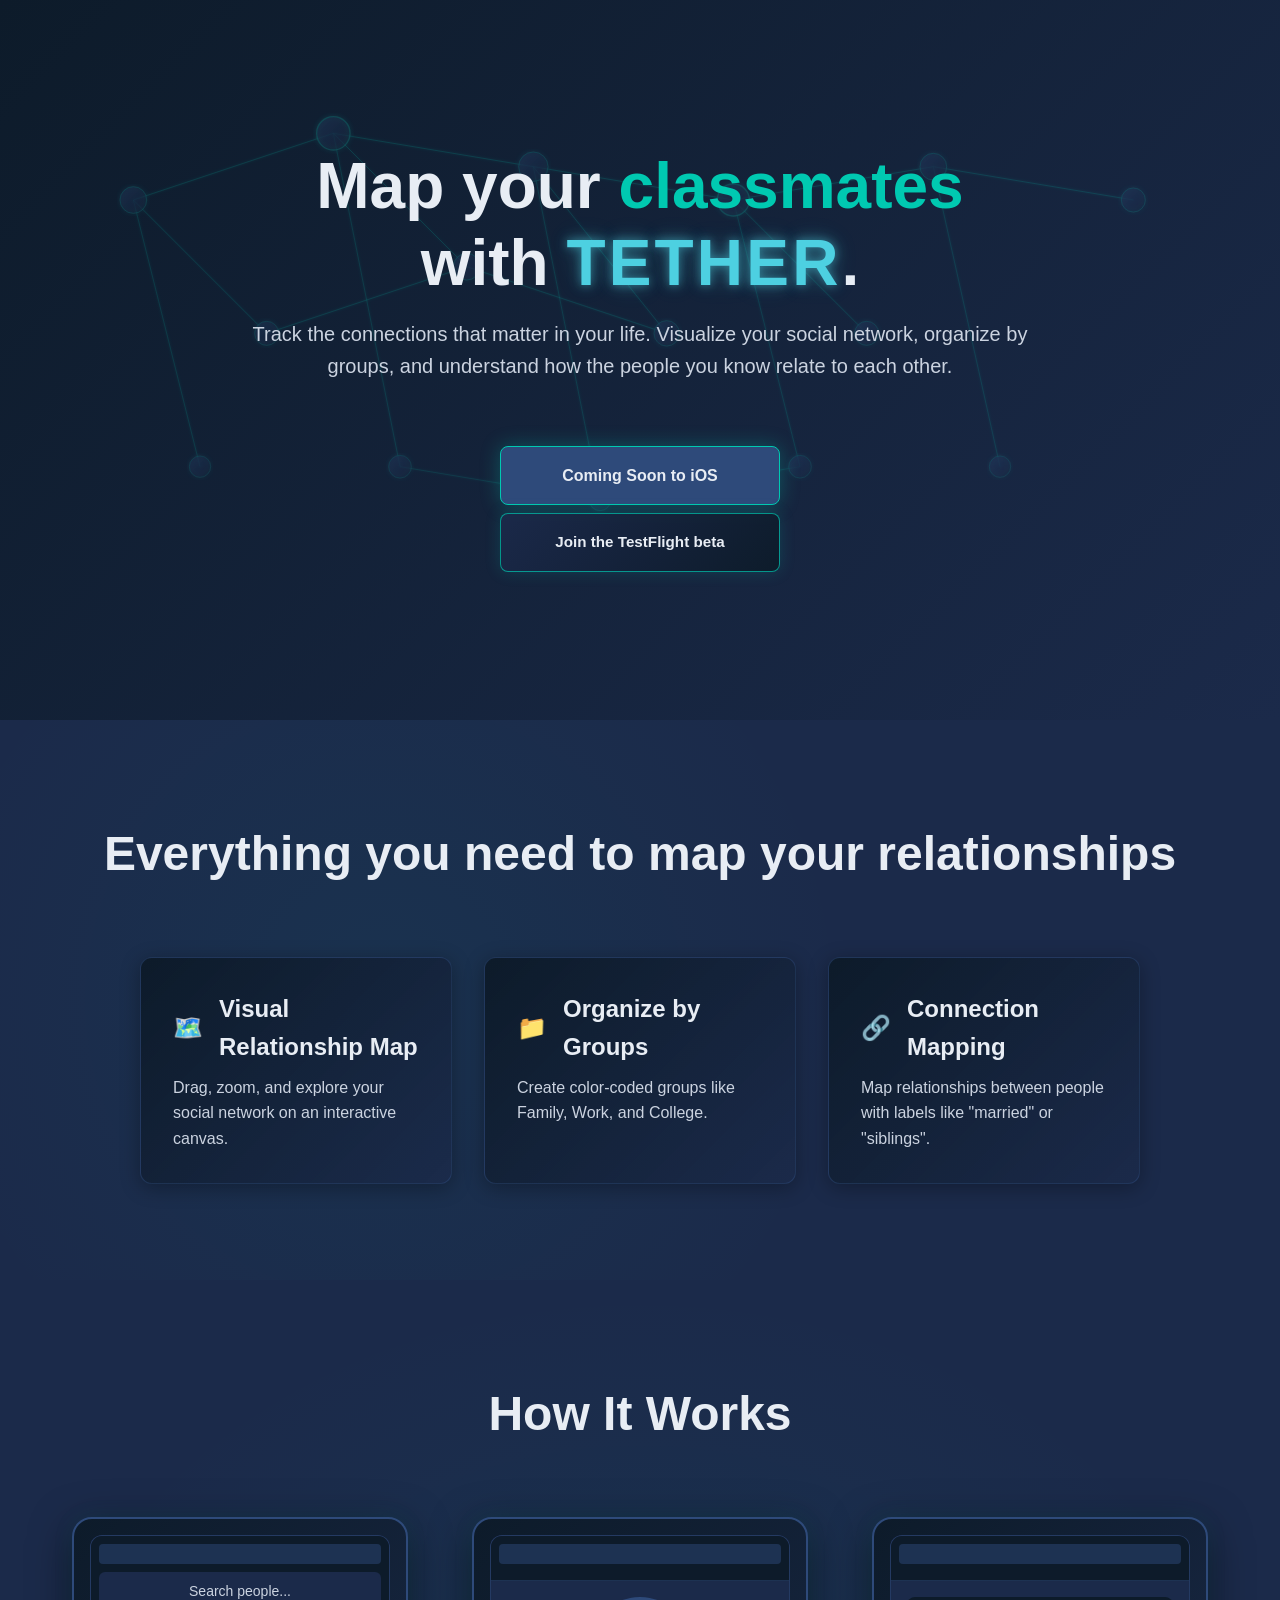
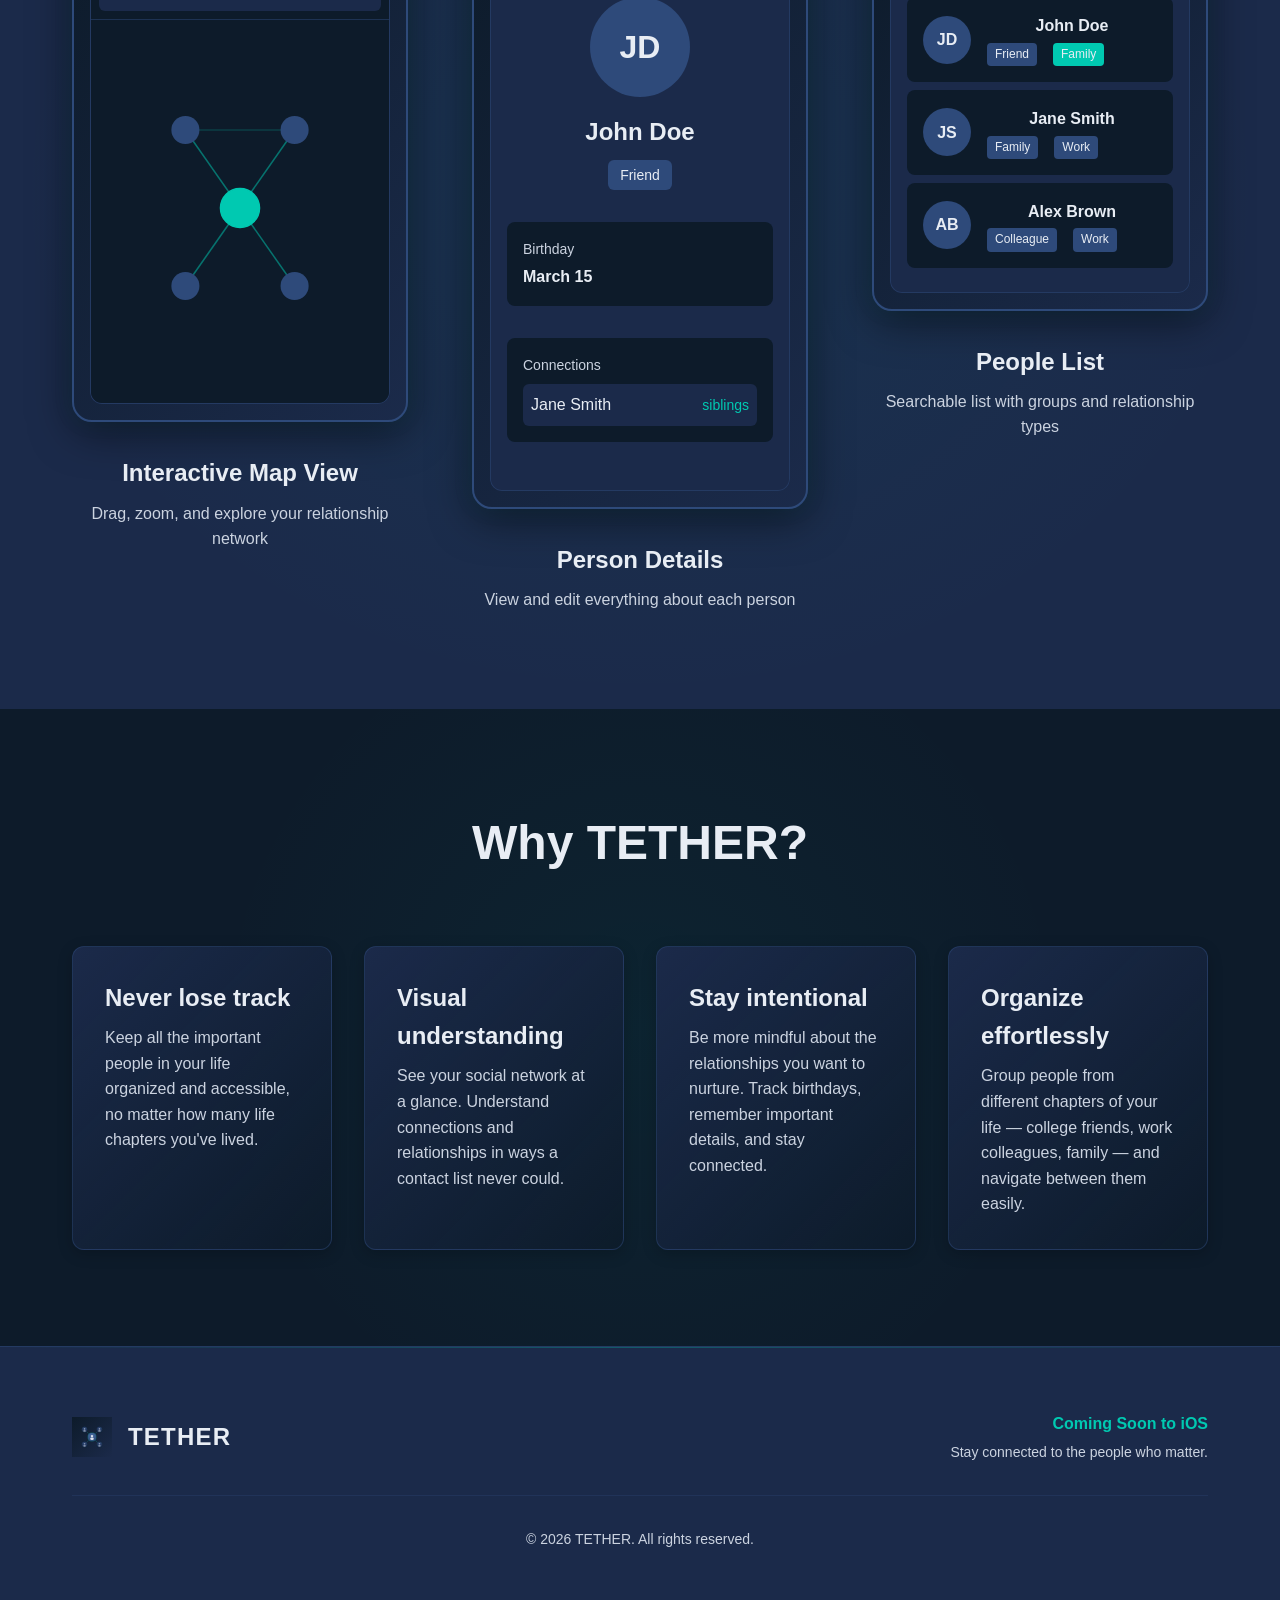
==== commit 931dc6ec: "Style changes and adds link to TestFlight" ====
--- a/index.html
+++ b/index.html
@@ -91,6 +91,9 @@
             <p class="hero-subtitle">Track the connections that matter in your life. Visualize your social network, organize by groups, and understand how the people you know relate to each other.</p>
             <div class="hero-cta">
                 <span class="coming-soon">Coming Soon to iOS</span>
+                <a class="hero-cta-secondary" href="https://testflight.apple.com/join/4SD1b7wz" target="_blank" rel="noopener noreferrer">
+                    Join the TestFlight beta
+                </a>
             </div>
         </div>
     </section>
--- a/styles.css
+++ b/styles.css
@@ -58,7 +58,7 @@
 
 /* Hero Section */
 .hero {
-  min-height: 100vh;
+  min-height: 80vh;
   display: flex;
   align-items: center;
   justify-content: center;
@@ -250,10 +250,19 @@
 
 .hero-cta {
   margin-top: var(--spacing-lg);
+  display: flex;
+  flex-direction: column;
+  align-items: stretch;
+  gap: var(--spacing-xs);
+  max-width: 280px;
+  width: 100%;
+  margin-left: auto;
+  margin-right: auto;
 }
 
 .coming-soon {
-  display: inline-block;
+  display: block;
+  width: 100%;
   padding: var(--spacing-sm) var(--spacing-md);
   background: var(--color-steel-blue);
   color: var(--color-off-white);
@@ -261,6 +270,28 @@
   font-weight: 600;
   border: 1px solid var(--color-teal);
   box-shadow: 0 0 20px rgba(0, 201, 177, 0.3);
+}
+
+.hero-cta-secondary {
+  display: block;
+  width: 100%;
+  padding: var(--spacing-sm) var(--spacing-md);
+  border-radius: 8px;
+  border: 1px solid rgba(0, 201, 177, 0.7);
+  color: var(--color-off-white);
+  font-weight: 600;
+  font-size: 0.95rem;
+  text-decoration: none;
+  background: linear-gradient(135deg, rgba(27, 42, 74, 0.95) 0%, rgba(13, 27, 42, 0.95) 100%);
+  box-shadow: 0 0 16px rgba(0, 201, 177, 0.18);
+  transition: border-color 0.2s ease, color 0.2s ease, background-color 0.2s ease, box-shadow 0.2s ease, transform 0.15s ease;
+}
+
+.hero-cta-secondary:hover {
+  border-color: var(--color-teal);
+  background: linear-gradient(135deg, rgba(46, 74, 122, 1) 0%, rgba(27, 42, 74, 1) 100%);
+  box-shadow: 0 0 22px rgba(0, 201, 177, 0.35);
+  transform: translateY(-1px);
 }
 
 /* Features Section */
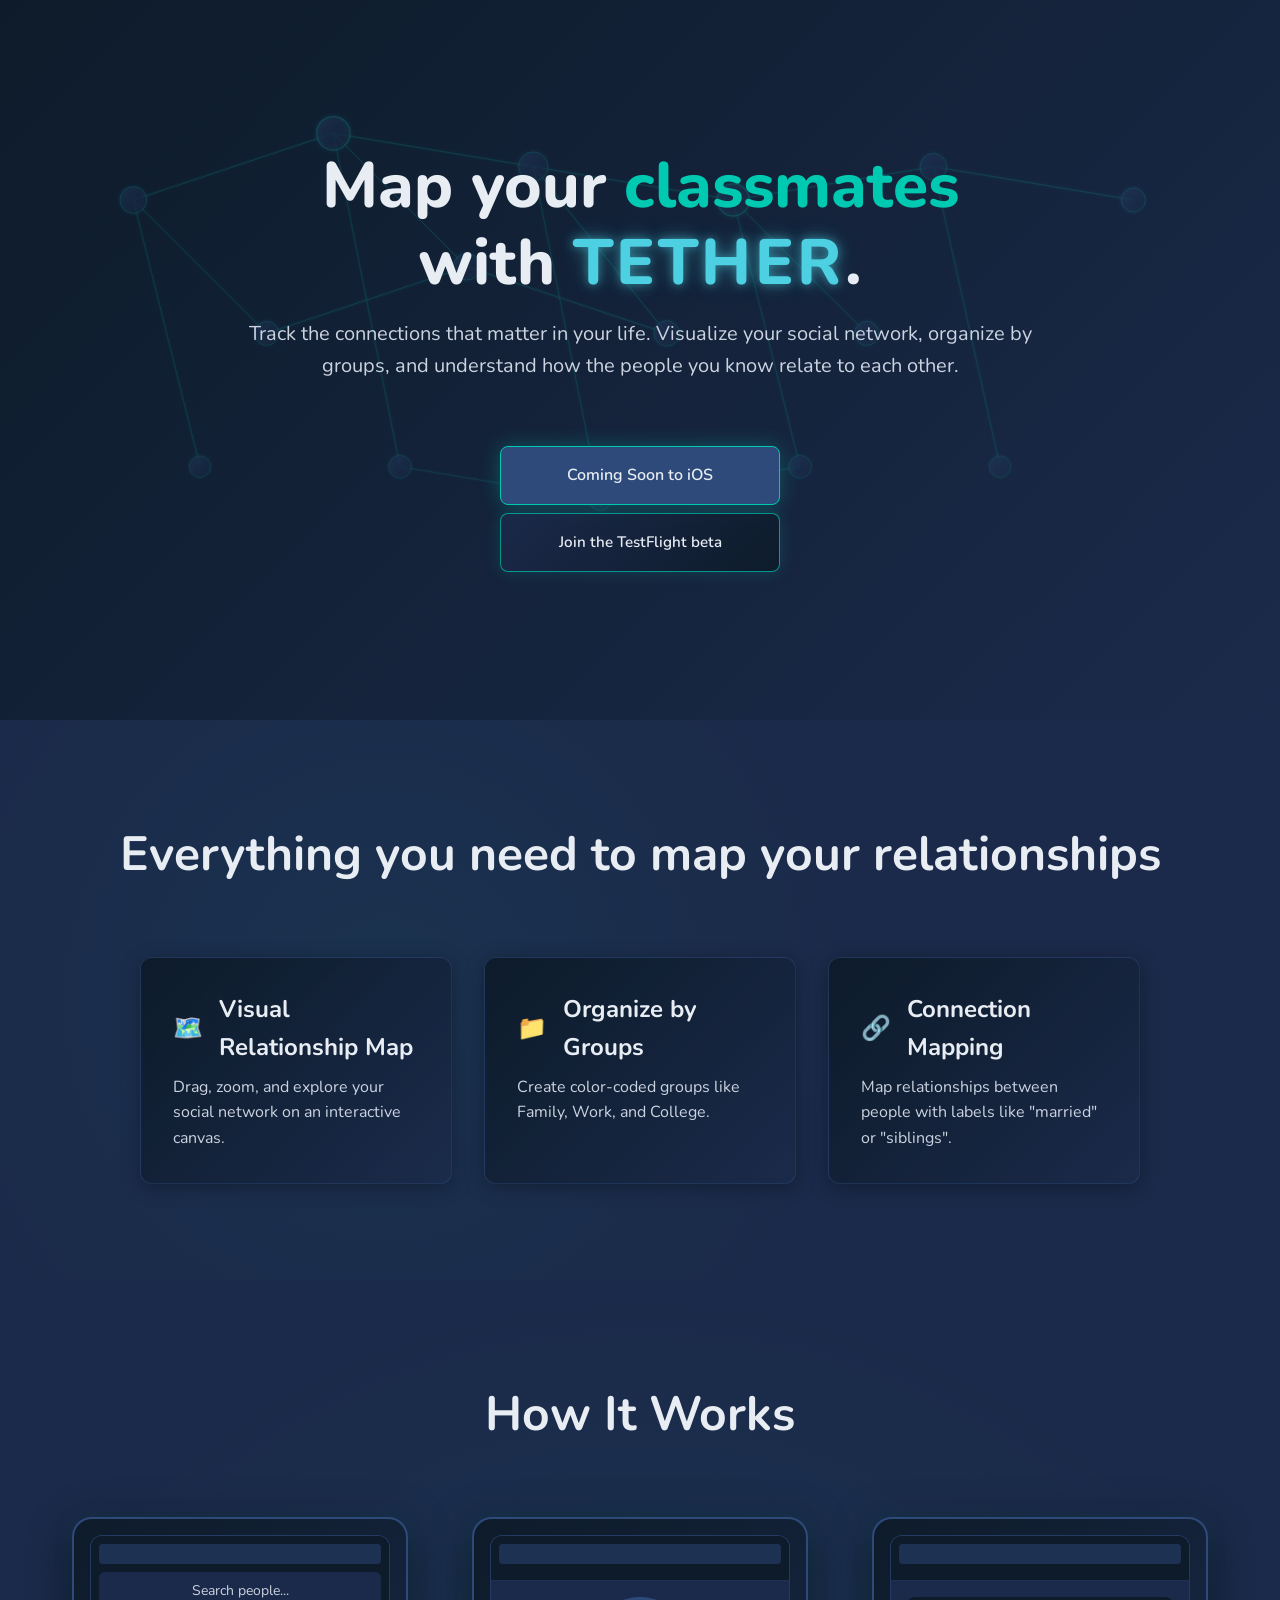
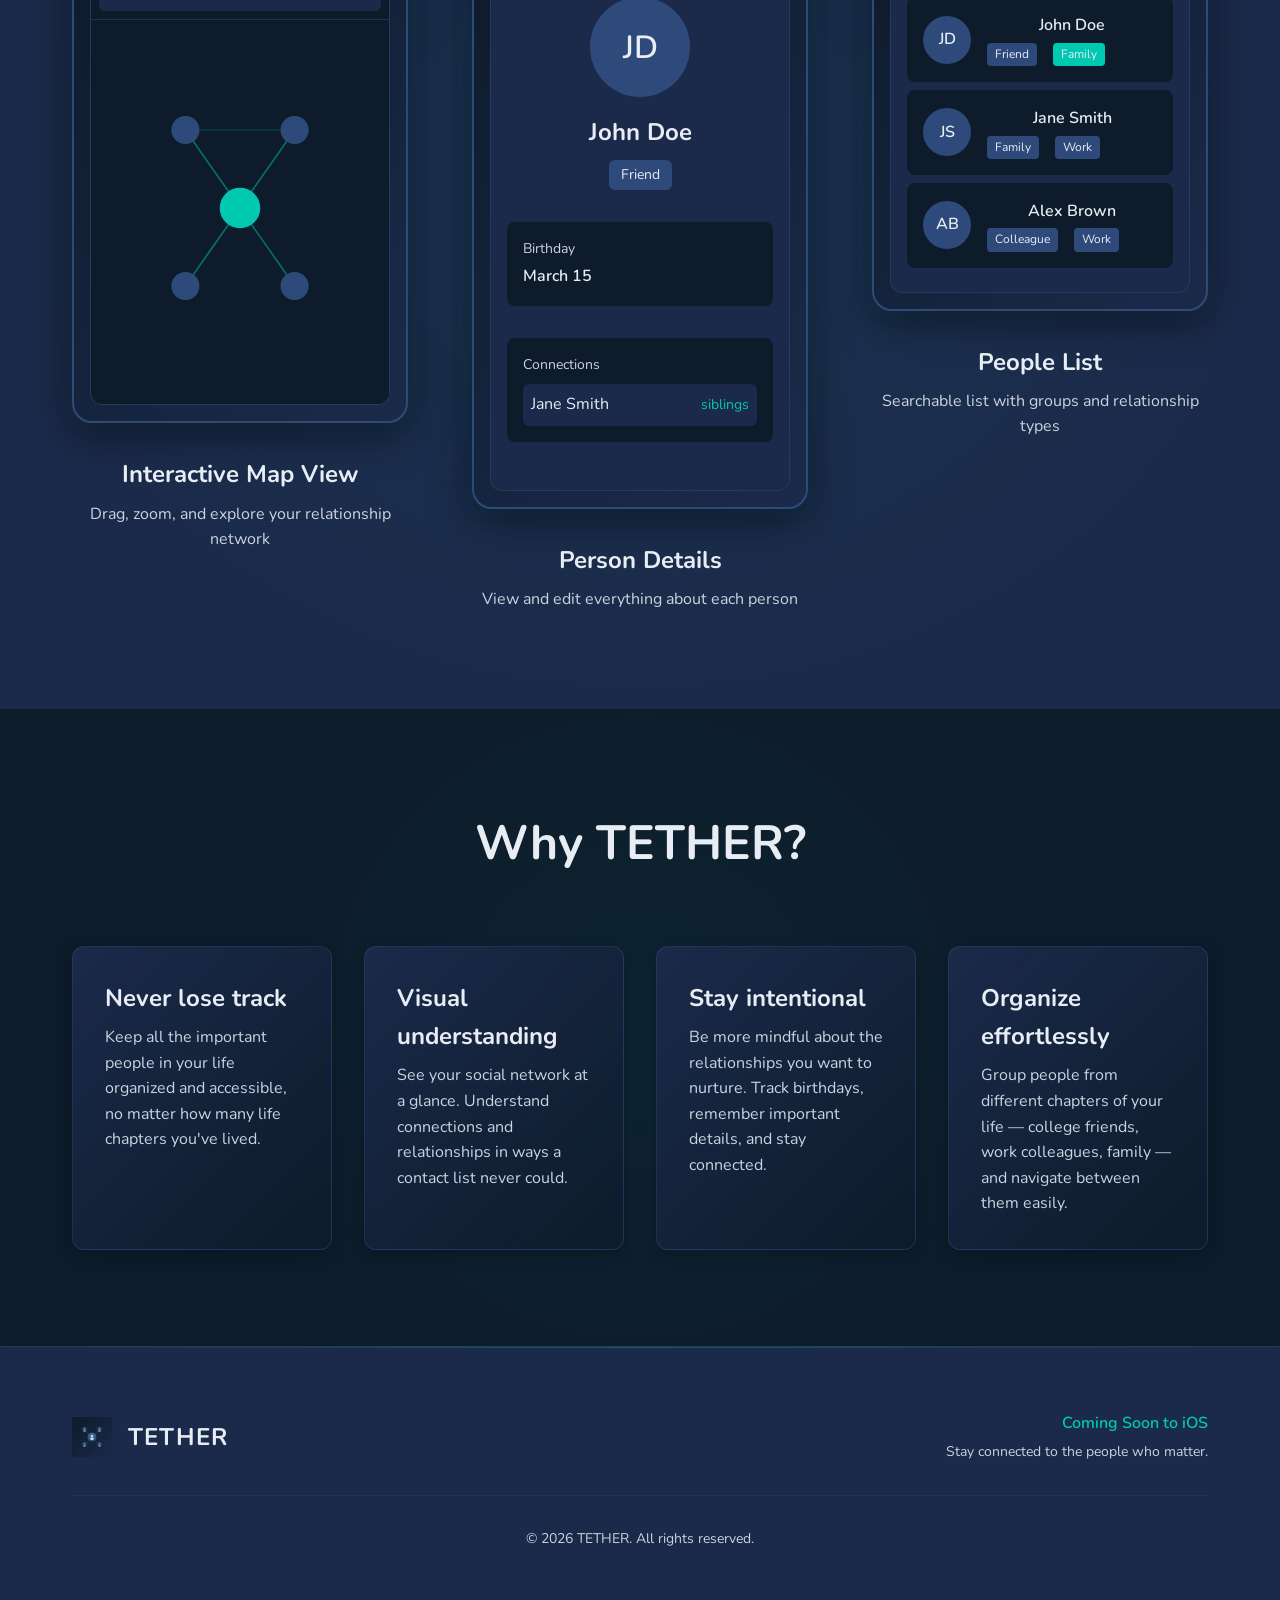
==== commit 003644bf: "Fixes font puffyness" ====
--- a/index.html
+++ b/index.html
@@ -5,6 +5,9 @@
     <meta name="viewport" content="width=device-width, initial-scale=1.0">
     <meta name="description" content="Tether - Stay connected to the people who matter. Visual relationship mapping for iOS.">
     <title>Tether - Stay Connected to the People Who Matter</title>
+    <link rel="preconnect" href="https://fonts.googleapis.com">
+    <link rel="preconnect" href="https://fonts.gstatic.com" crossorigin>
+    <link href="https://fonts.googleapis.com/css2?family=Nunito:wght@400;500;600;700;800&display=swap" rel="stylesheet">
     <link rel="stylesheet" href="styles.css">
     <link rel="icon" href="assets/tether-icon.svg" type="image/svg+xml">
 </head>
--- a/styles.css
+++ b/styles.css
@@ -21,7 +21,7 @@
   --spacing-xl: 6rem;
 
   /* Typography */
-  --font-family: -apple-system, BlinkMacSystemFont, 'Segoe UI', Roboto, 'Helvetica Neue', Arial, sans-serif;
+  --font-family: 'Nunito', -apple-system, BlinkMacSystemFont, 'Segoe UI', Roboto, 'Helvetica Neue', Arial, sans-serif;
 }
 
 /* Reset & Base Styles */
@@ -184,7 +184,7 @@
 
 .hero-title {
   font-size: clamp(2.5rem, 5vw, 4rem);
-  font-weight: 700;
+  font-weight: 800;
   margin-bottom: var(--spacing-sm);
   color: var(--color-off-white);
   line-height: 1.2;
@@ -208,7 +208,7 @@
   color: #4DD0E1;
   position: relative;
   display: inline-block;
-  font-weight: 700;
+  font-weight: 800;
   letter-spacing: 0.05em;
   text-transform: uppercase;
   text-shadow: 
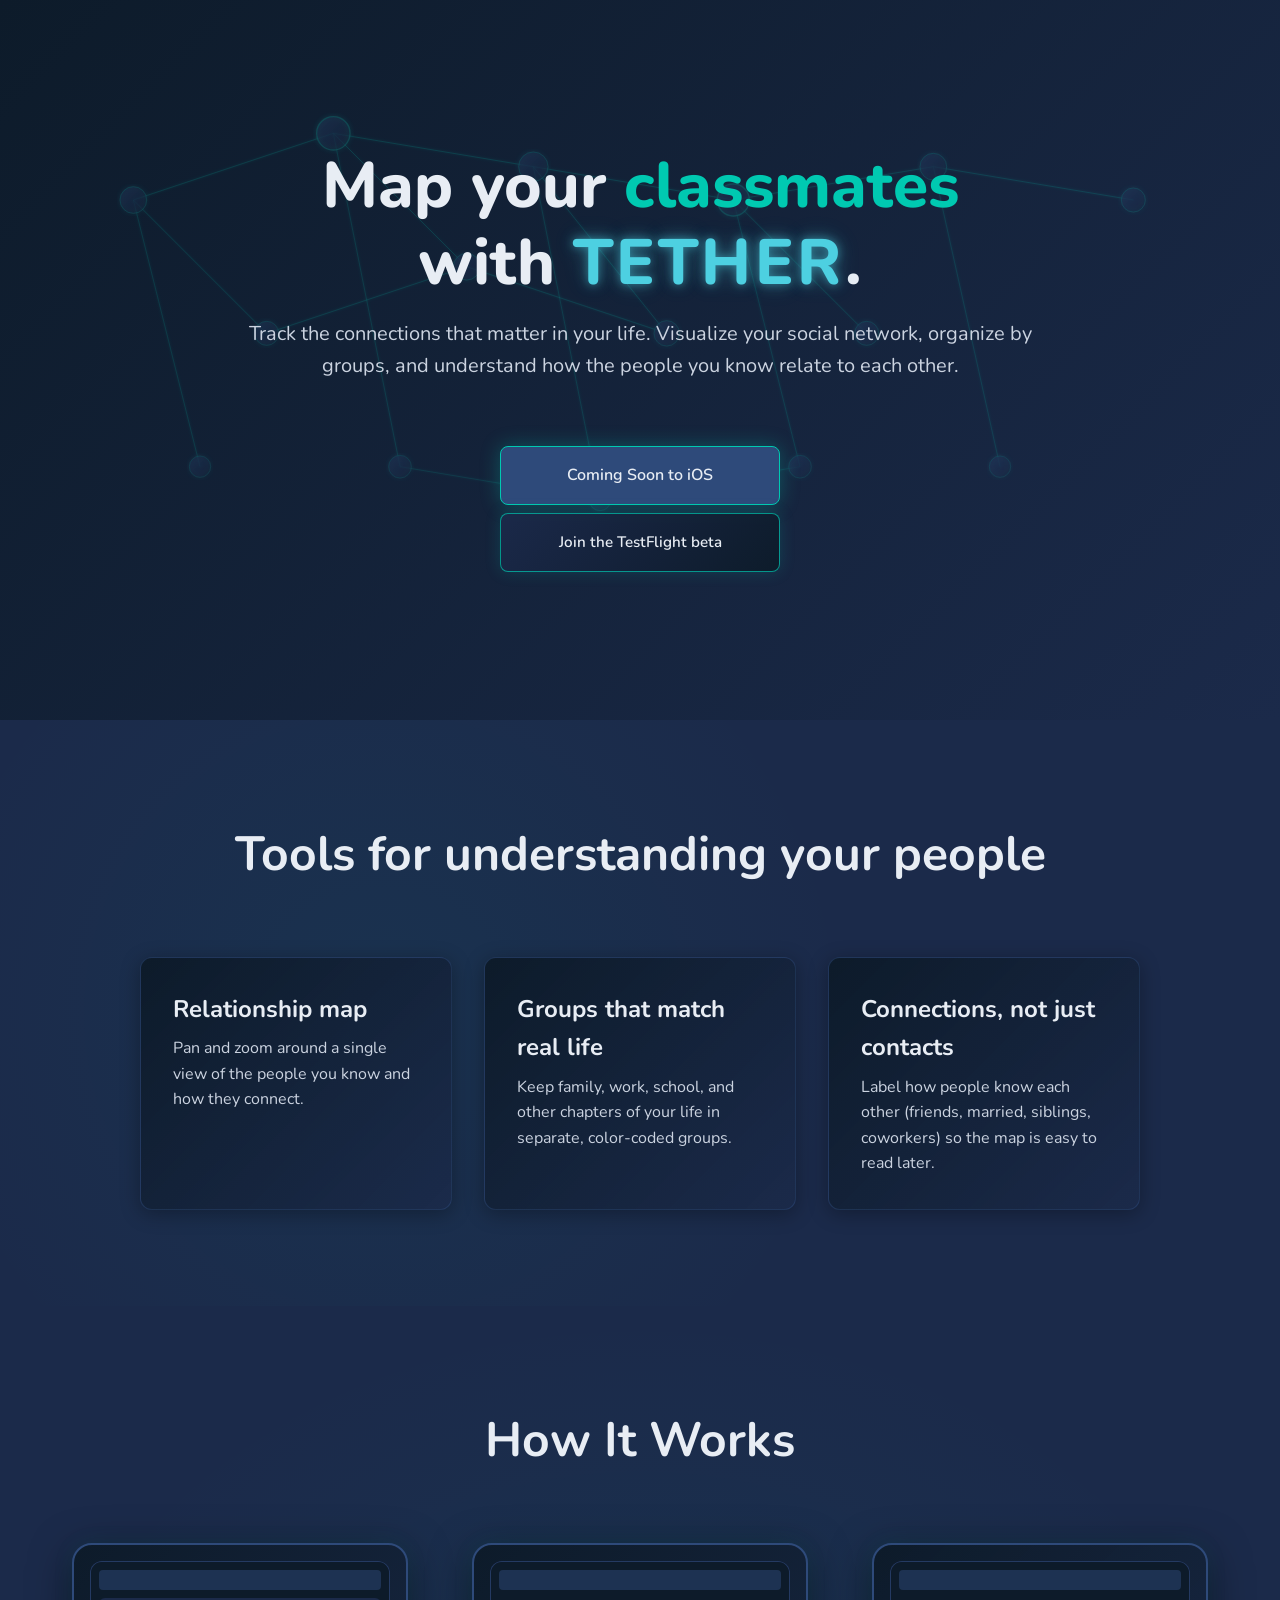
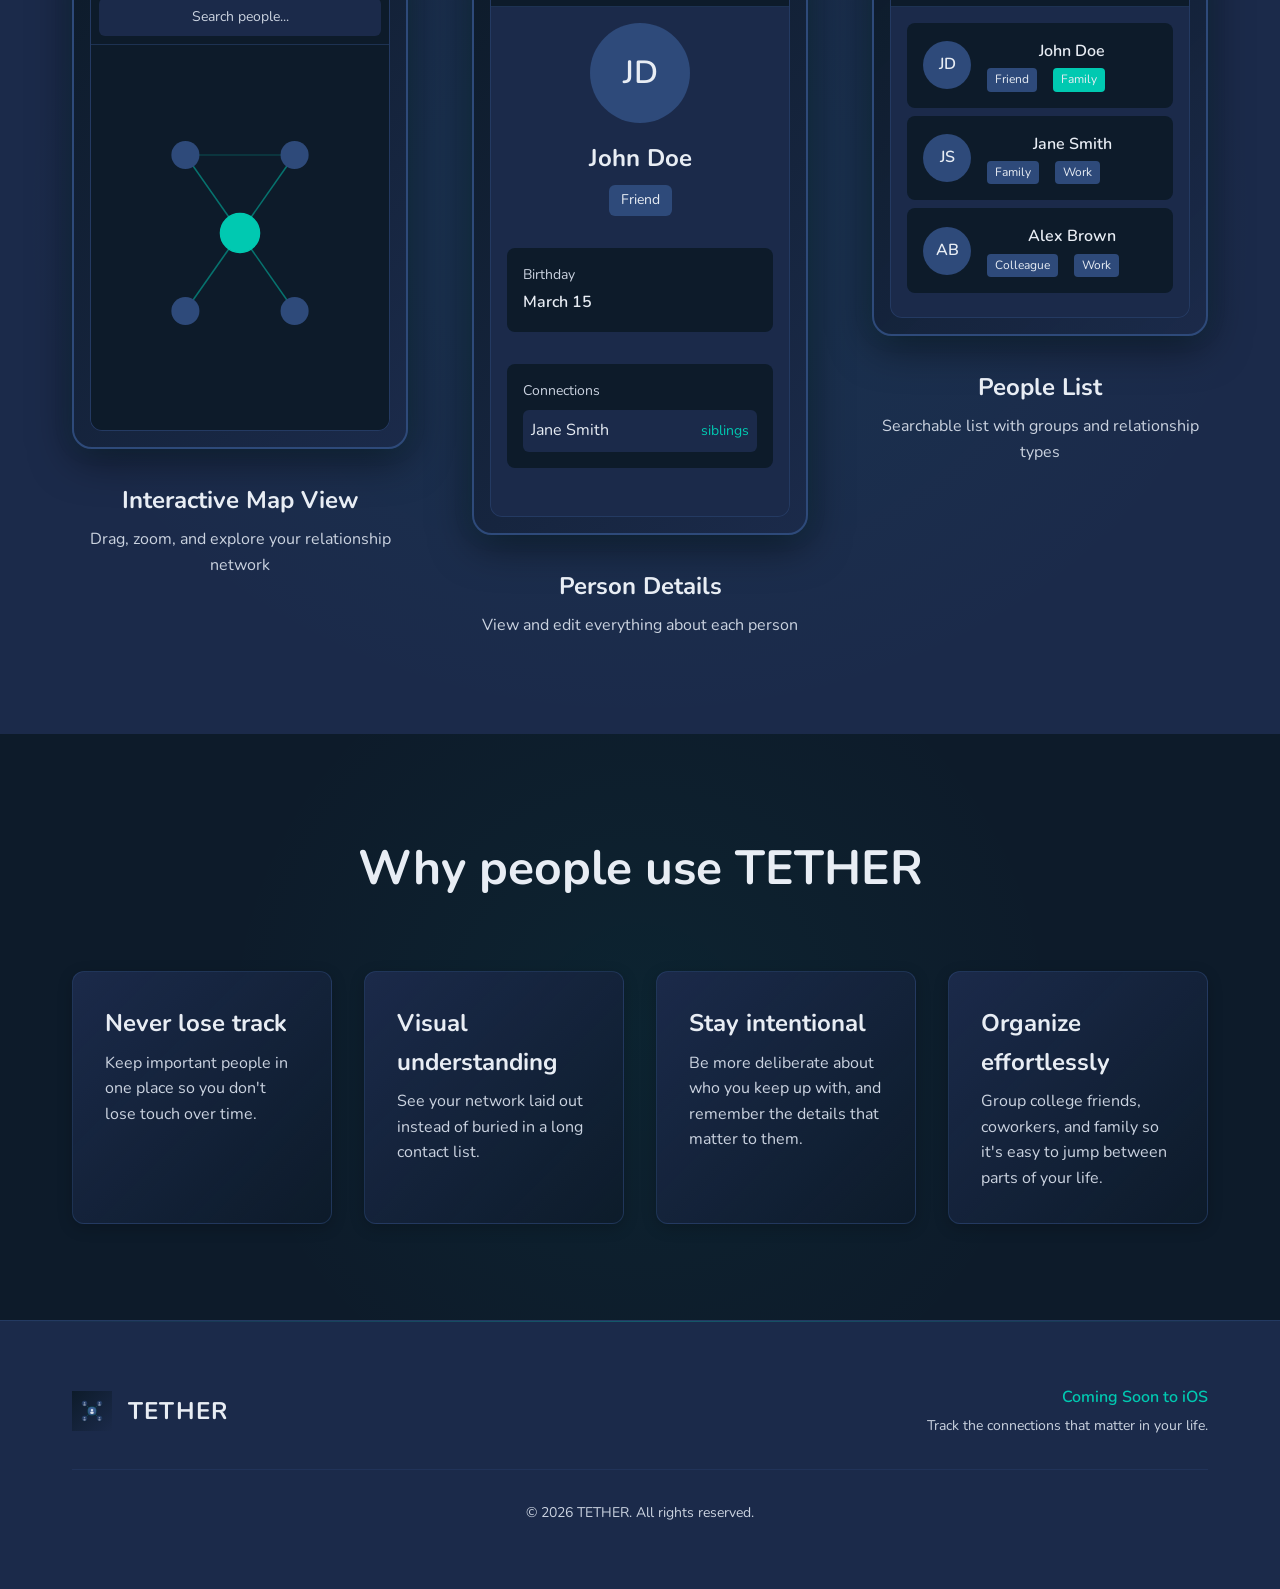
==== commit 0bbfbe20: "Updates UX for device previews and makes it easier to read" ====
--- a/index.html
+++ b/index.html
@@ -3,8 +3,21 @@
 <head>
     <meta charset="UTF-8">
     <meta name="viewport" content="width=device-width, initial-scale=1.0">
-    <meta name="description" content="Tether - Stay connected to the people who matter. Visual relationship mapping for iOS.">
-    <title>Tether - Stay Connected to the People Who Matter</title>
+    <meta name="description" content="Tether helps you track the connections that matter in your life. Visualize your relationship network, organize people into groups, and understand how everyone relates to each other.">
+    <title>Tether – Track the Connections That Matter</title>
+
+    <!-- Open Graph / social preview -->
+    <meta property="og:type" content="website">
+    <meta property="og:url" content="http://tether.michaelwdanko.com/">
+    <meta property="og:title" content="Tether – Track the Connections That Matter">
+    <meta property="og:description" content="Track the connections that matter in your life. Visualize your relationship network, organize by groups, and understand how the people you know relate to each other.">
+    <meta property="og:image" content="http://tether.michaelwdanko.com/assets/tether-og-hero.png">
+
+    <!-- Twitter Card -->
+    <meta name="twitter:card" content="summary_large_image">
+    <meta name="twitter:title" content="Tether – Track the Connections That Matter">
+    <meta name="twitter:description" content="Track the connections that matter in your life. Visualize your relationship network, organize by groups, and understand how the people you know relate to each other.">
+    <meta name="twitter:image" content="http://tether.michaelwdanko.com/assets/tether-og-hero.png">
     <link rel="preconnect" href="https://fonts.googleapis.com">
     <link rel="preconnect" href="https://fonts.gstatic.com" crossorigin>
     <link href="https://fonts.googleapis.com/css2?family=Nunito:wght@400;500;600;700;800&display=swap" rel="stylesheet">
@@ -104,28 +117,25 @@
     <!-- Features Section -->
     <section class="features">
         <div class="container">
-            <h2 class="section-title">Everything you need to map your relationships</h2>
+            <h2 class="section-title">Tools for understanding your people</h2>
             <div class="features-grid">
                 <div class="feature-card">
                     <div class="feature-header">
-                        <div class="feature-icon">🗺️</div>
-                        <h3>Visual Relationship Map</h3>
-                    </div>
-                    <p>Drag, zoom, and explore your social network on an interactive canvas.</p>
+                        <h3>Relationship map</h3>
+                    </div>
+                    <p>Pan and zoom around a single view of the people you know and how they connect.</p>
                 </div>
                 <div class="feature-card">
                     <div class="feature-header">
-                        <div class="feature-icon">📁</div>
-                        <h3>Organize by Groups</h3>
-                    </div>
-                    <p>Create color-coded groups like Family, Work, and College.</p>
+                        <h3>Groups that match real life</h3>
+                    </div>
+                    <p>Keep family, work, school, and other chapters of your life in separate, color-coded groups.</p>
                 </div>
                 <div class="feature-card">
                     <div class="feature-header">
-                        <div class="feature-icon">🔗</div>
-                        <h3>Connection Mapping</h3>
-                    </div>
-                    <p>Map relationships between people with labels like "married" or "siblings".</p>
+                        <h3>Connections, not just contacts</h3>
+                    </div>
+                    <p>Label how people know each other (friends, married, siblings, coworkers) so the map is easy to read later.</p>
                 </div>
             </div>
         </div>
@@ -249,23 +259,23 @@
     <!-- Benefits Section -->
     <section class="benefits">
         <div class="container">
-            <h2 class="section-title">Why TETHER?</h2>
+            <h2 class="section-title">Why people use TETHER</h2>
             <div class="benefits-list">
                 <div class="benefit-item">
                     <h3>Never lose track</h3>
-                    <p>Keep all the important people in your life organized and accessible, no matter how many life chapters you've lived.</p>
+                    <p>Keep important people in one place so you don&apos;t lose touch over time.</p>
                 </div>
                 <div class="benefit-item">
                     <h3>Visual understanding</h3>
-                    <p>See your social network at a glance. Understand connections and relationships in ways a contact list never could.</p>
+                    <p>See your network laid out instead of buried in a long contact list.</p>
                 </div>
                 <div class="benefit-item">
                     <h3>Stay intentional</h3>
-                    <p>Be more mindful about the relationships you want to nurture. Track birthdays, remember important details, and stay connected.</p>
+                    <p>Be more deliberate about who you keep up with, and remember the details that matter to them.</p>
                 </div>
                 <div class="benefit-item">
                     <h3>Organize effortlessly</h3>
-                    <p>Group people from different chapters of your life — college friends, work colleagues, family — and navigate between them easily.</p>
+                    <p>Group college friends, coworkers, and family so it&apos;s easy to jump between parts of your life.</p>
                 </div>
             </div>
         </div>
@@ -281,7 +291,7 @@
                 </div>
                 <div class="footer-info">
                     <p class="footer-status">Coming Soon to iOS</p>
-                    <p class="footer-tagline">Stay connected to the people who matter.</p>
+                    <p class="footer-tagline">Track the connections that matter in your life.</p>
                 </div>
             </div>
             <div class="footer-bottom">
@@ -319,8 +329,13 @@
             const fadeDuration = 200;      // ms
             const visibleDuration = 400;   // ms each word stays fully visible
 
-            function showNextWord() {
-                const nextIndex = (index + 1) % sequence.length;
+            function cycleOnce() {
+                // If we've shown the last word ("network"), stop cycling.
+                if (index >= sequence.length - 1) {
+                    return;
+                }
+
+                const nextIndex = index + 1;
 
                 el.classList.add('rotating-word--fade-out');
                 setTimeout(() => {
@@ -330,13 +345,16 @@
 
                     setTimeout(() => {
                         el.classList.remove('rotating-word--fade-in');
+
+                        index = nextIndex;
+                        // Queue the next word in the sequence, if any remain.
+                        setTimeout(cycleOnce, visibleDuration);
                     }, fadeDuration);
-
-                    index = nextIndex;
                 }, fadeDuration);
             }
 
-            setInterval(showNextWord, visibleDuration + fadeDuration * 2);
+            // Kick off the first transition in the sequence.
+            setTimeout(cycleOnce, visibleDuration + fadeDuration);
         })();
     </script>
 </body>
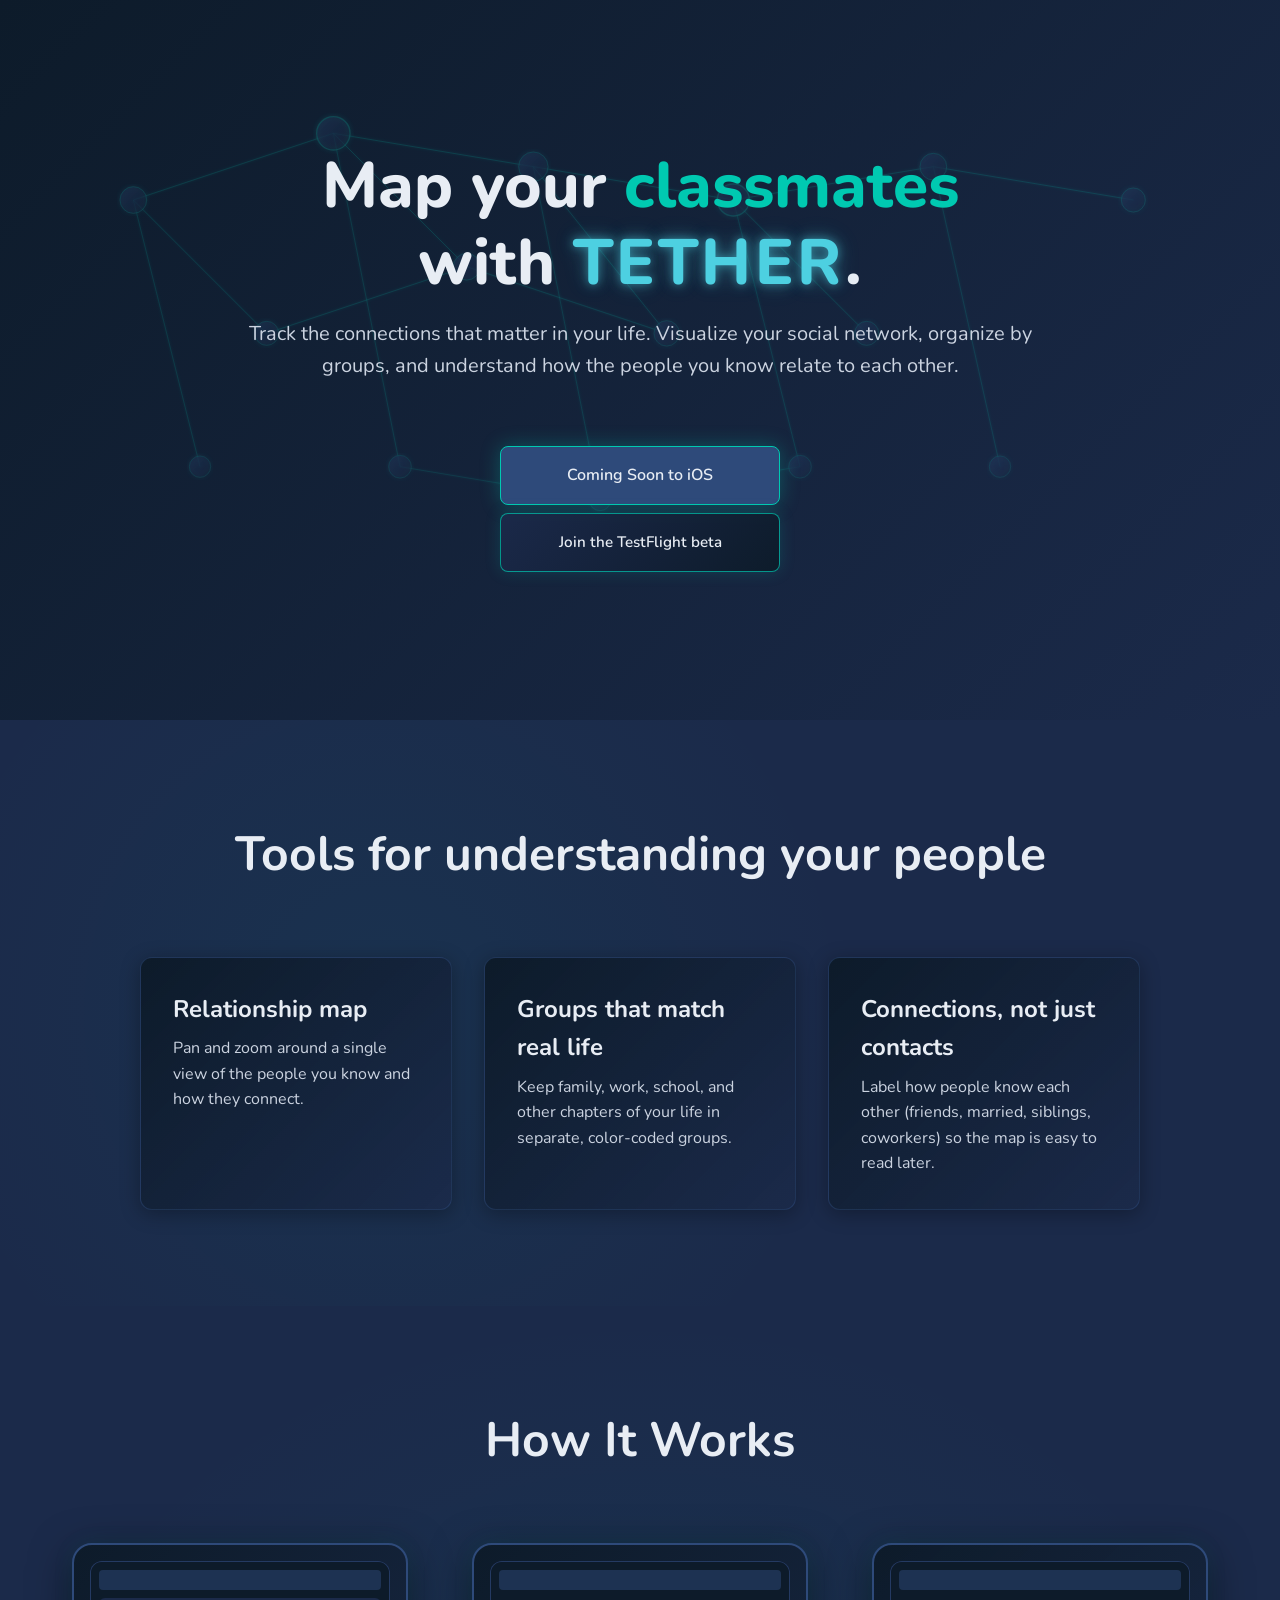
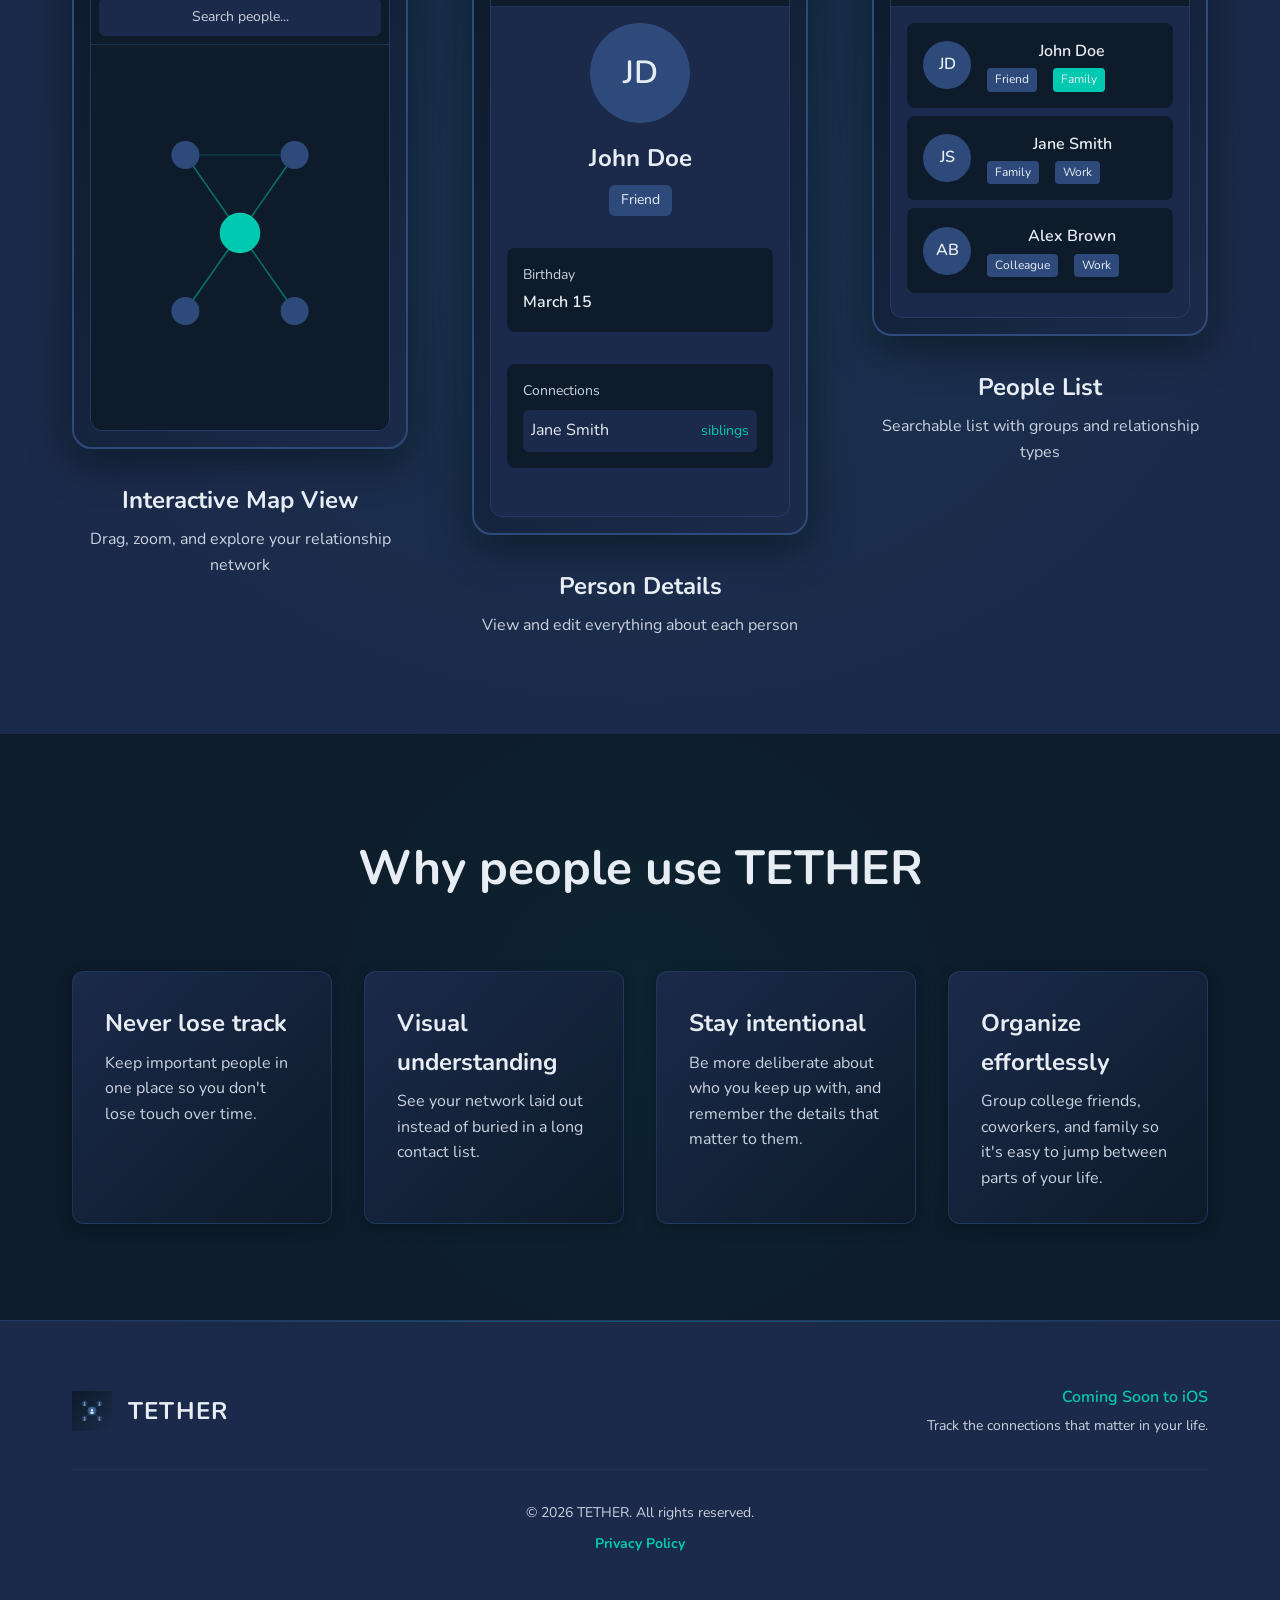
==== commit 4ea40fc7: "Adds Privacy Policy" ====
--- a/index.html
+++ b/index.html
@@ -296,6 +296,7 @@
             </div>
             <div class="footer-bottom">
                 <p>&copy; 2026 TETHER. All rights reserved.</p>
+                <a class="footer-link" href="privacy-policy.html">Privacy Policy</a>
             </div>
         </div>
     </footer>
--- a/styles.css
+++ b/styles.css
@@ -836,6 +836,100 @@
   border-top: 1px solid rgba(46, 74, 122, 0.3);
   color: var(--color-light-grey);
   font-size: 0.875rem;
+  display: flex;
+  flex-direction: column;
+  align-items: center;
+  gap: 0.5rem;
+}
+
+.footer-link {
+  color: var(--color-teal);
+  text-decoration: none;
+  font-weight: 700;
+  transition: color 0.2s ease, opacity 0.2s ease;
+}
+
+.footer-link:hover,
+.footer-link:focus-visible {
+  color: #4DD0E1;
+  opacity: 0.95;
+}
+
+/* Privacy Policy Page */
+.policy-main {
+  padding: var(--spacing-lg) 0;
+}
+
+.policy-shell {
+  max-width: 900px;
+  margin: 0 auto;
+}
+
+.policy-back-link {
+  display: inline-flex;
+  align-items: center;
+  gap: 0.35rem;
+  color: var(--color-teal);
+  text-decoration: none;
+  font-weight: 700;
+  margin-bottom: var(--spacing-md);
+}
+
+.policy-back-link:hover,
+.policy-back-link:focus-visible {
+  color: #4DD0E1;
+}
+
+.policy-header {
+  margin-bottom: var(--spacing-md);
+}
+
+.policy-title {
+  font-size: clamp(2rem, 4vw, 2.75rem);
+  line-height: 1.2;
+  margin-bottom: 0.5rem;
+}
+
+.policy-updated {
+  color: var(--color-teal);
+  font-weight: 700;
+  margin-bottom: var(--spacing-sm);
+}
+
+.policy-intro {
+  color: var(--color-light-grey);
+}
+
+.policy-card {
+  background: linear-gradient(135deg, rgba(27, 42, 74, 0.96) 0%, rgba(13, 27, 42, 0.92) 100%);
+  border: 1px solid rgba(46, 74, 122, 0.5);
+  border-radius: 14px;
+  padding: var(--spacing-md);
+  margin-bottom: var(--spacing-sm);
+}
+
+.policy-card h2 {
+  font-size: 1.35rem;
+  margin-bottom: 0.6rem;
+}
+
+.policy-card p + p {
+  margin-top: 0.75rem;
+}
+
+.policy-list {
+  margin-top: 0.6rem;
+  padding-left: 1.2rem;
+}
+
+.policy-list li + li {
+  margin-top: 0.45rem;
+}
+
+.policy-note {
+  margin-top: var(--spacing-md);
+  color: var(--color-light-grey);
+  font-size: 0.95rem;
 }
 
 /* Responsive Design */
@@ -872,6 +966,10 @@
   .mockup-screen {
     max-width: 100%;
   }
+
+  .policy-card {
+    padding: var(--spacing-sm);
+  }
 }
 
 @media (max-width: 480px) {
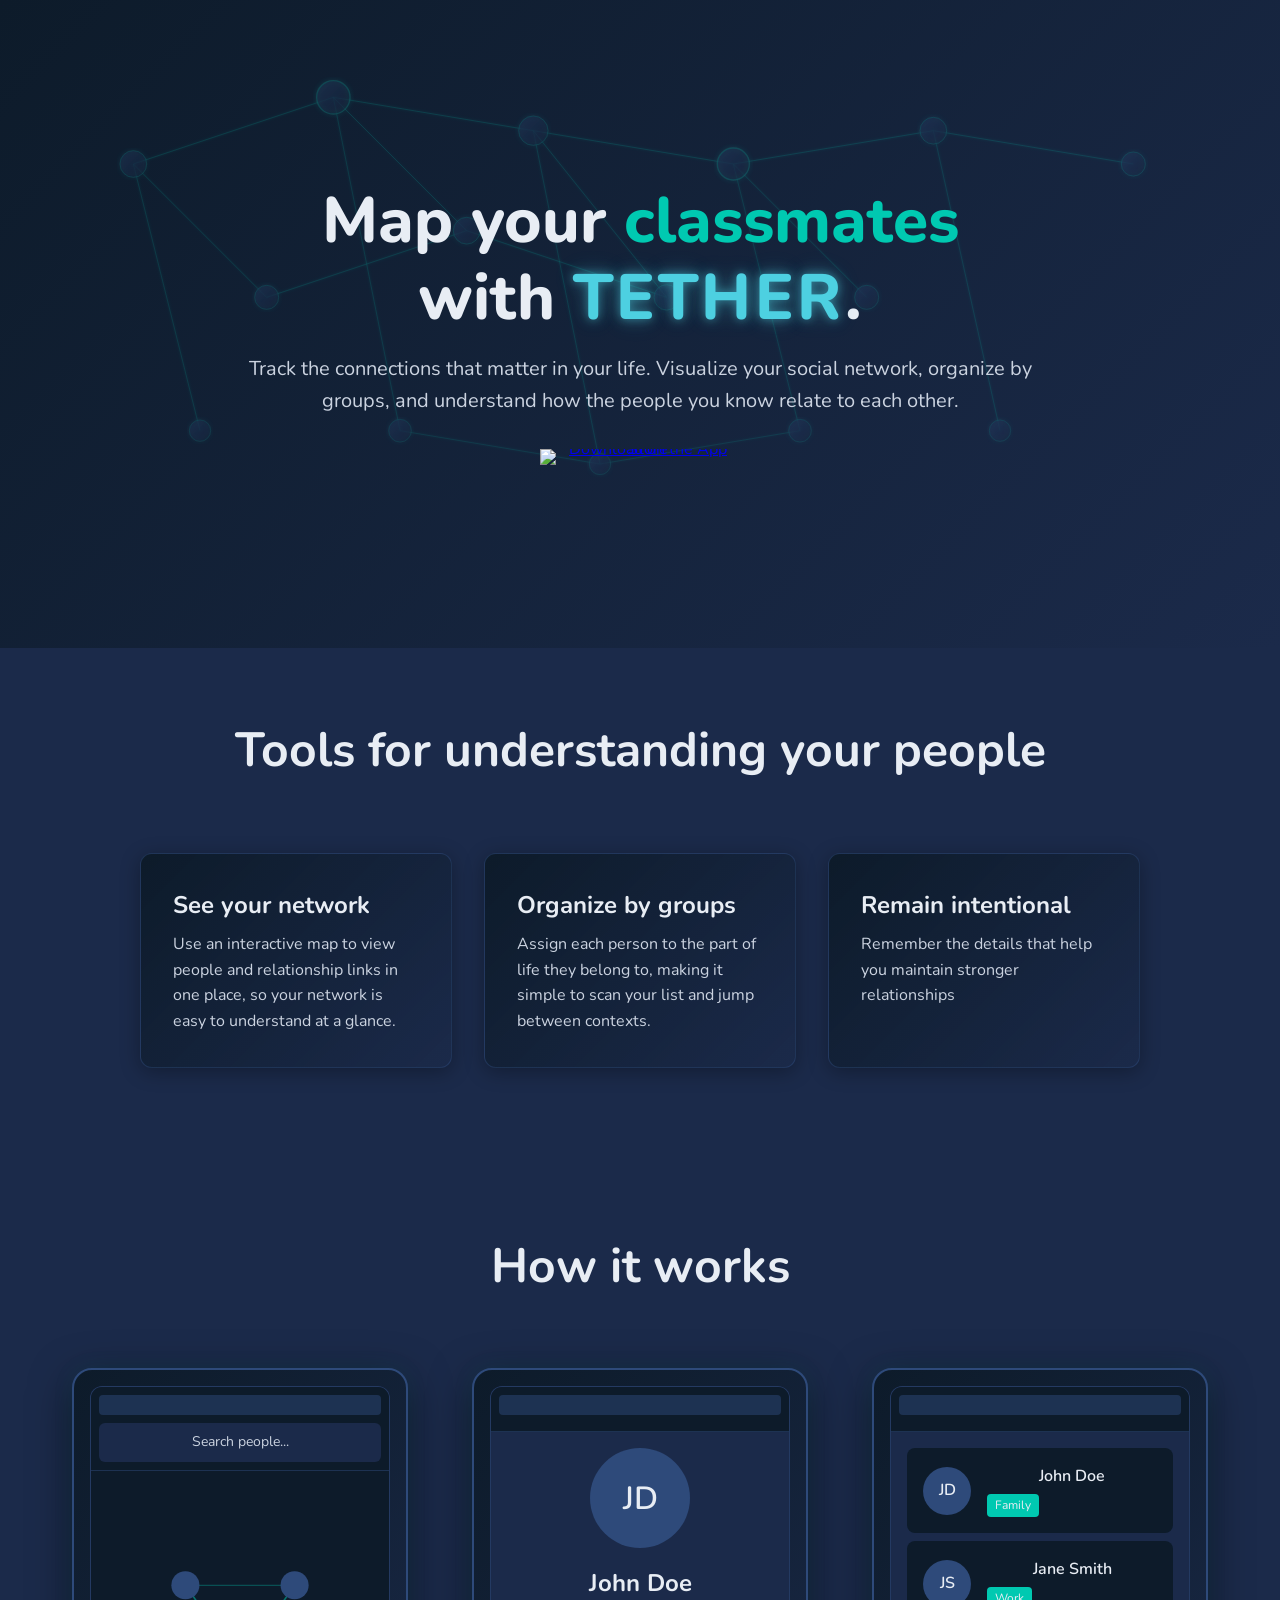
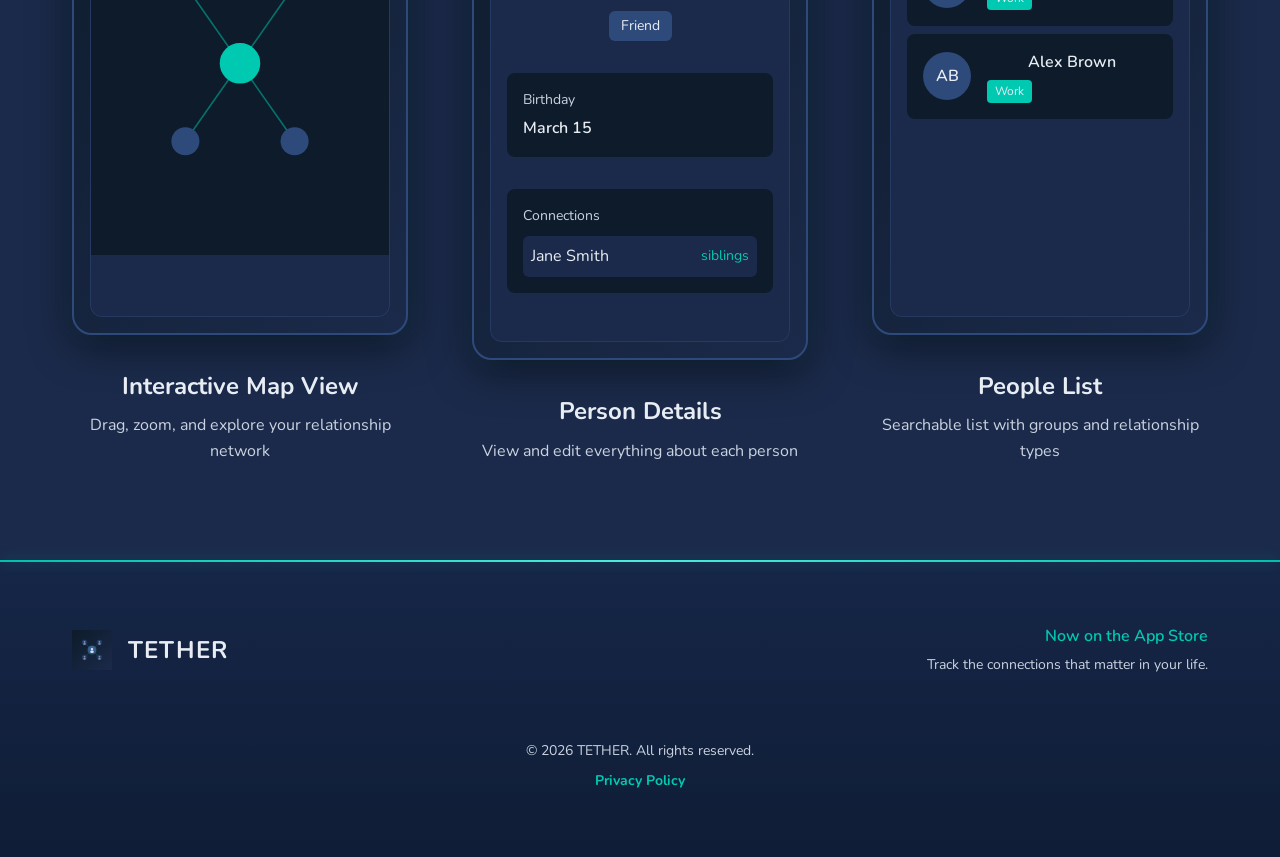
==== commit 8864243c: "Update site for App Store launch and streamlined content" ====
--- a/index.html
+++ b/index.html
@@ -106,9 +106,8 @@
             </h1>
             <p class="hero-subtitle">Track the connections that matter in your life. Visualize your social network, organize by groups, and understand how the people you know relate to each other.</p>
             <div class="hero-cta">
-                <span class="coming-soon">Coming Soon to iOS</span>
-                <a class="hero-cta-secondary" href="https://testflight.apple.com/join/4SD1b7wz" target="_blank" rel="noopener noreferrer">
-                    Join the TestFlight beta
+                <a class="app-store-badge-link" href="https://apps.apple.com/us/app/tether-connections/id6759725077" target="_blank" rel="noopener noreferrer" aria-label="Download Tether Connections on the App Store">
+                    <img class="app-store-badge" src="https://developer.apple.com/assets/elements/badges/download-on-the-app-store.svg" alt="Download on the App Store">
                 </a>
             </div>
         </div>
@@ -121,21 +120,21 @@
             <div class="features-grid">
                 <div class="feature-card">
                     <div class="feature-header">
-                        <h3>Relationship map</h3>
-                    </div>
-                    <p>Pan and zoom around a single view of the people you know and how they connect.</p>
+                        <h3>See your network</h3>
+                    </div>
+                    <p>Use an interactive map to view people and relationship links in one place, so your network is easy to understand at a glance.</p>
                 </div>
                 <div class="feature-card">
                     <div class="feature-header">
-                        <h3>Groups that match real life</h3>
-                    </div>
-                    <p>Keep family, work, school, and other chapters of your life in separate, color-coded groups.</p>
+                        <h3>Organize by groups</h3>
+                    </div>
+                    <p>Assign each person to the part of life they belong to, making it simple to scan your list and jump between contexts.</p>
                 </div>
                 <div class="feature-card">
                     <div class="feature-header">
-                        <h3>Connections, not just contacts</h3>
-                    </div>
-                    <p>Label how people know each other (friends, married, siblings, coworkers) so the map is easy to read later.</p>
+                        <h3>Remain intentional</h3>
+                    </div>
+                    <p>Remember the details that help you maintain stronger relationships</p>
                 </div>
             </div>
         </div>
@@ -144,7 +143,7 @@
     <!-- Visual Showcase Section -->
     <section class="showcase">
         <div class="container">
-            <h2 class="section-title">How It Works</h2>
+            <h2 class="section-title">How it works</h2>
             <div class="showcase-grid">
                 <div class="showcase-item">
                     <div class="device-frame">
@@ -220,8 +219,7 @@
                                         <div class="mockup-person-info">
                                             <div class="mockup-name">John Doe</div>
                                             <div class="mockup-badge-group">
-                                                <span class="mockup-badge">Friend</span>
-                                                <span class="mockup-group-badge" style="background: #00C9B1;">Family</span>
+                                                <span class="mockup-group-badge">Family</span>
                                             </div>
                                         </div>
                                     </div>
@@ -230,8 +228,7 @@
                                         <div class="mockup-person-info">
                                             <div class="mockup-name">Jane Smith</div>
                                             <div class="mockup-badge-group">
-                                                <span class="mockup-badge">Family</span>
-                                                <span class="mockup-group-badge" style="background: #2E4A7A;">Work</span>
+                                                <span class="mockup-group-badge">Work</span>
                                             </div>
                                         </div>
                                     </div>
@@ -240,8 +237,7 @@
                                         <div class="mockup-person-info">
                                             <div class="mockup-name">Alex Brown</div>
                                             <div class="mockup-badge-group">
-                                                <span class="mockup-badge">Colleague</span>
-                                                <span class="mockup-group-badge" style="background: #2E4A7A;">Work</span>
+                                                <span class="mockup-group-badge">Work</span>
                                             </div>
                                         </div>
                                     </div>
@@ -251,31 +247,6 @@
                     </div>
                     <h3>People List</h3>
                     <p>Searchable list with groups and relationship types</p>
-                </div>
-            </div>
-        </div>
-    </section>
-
-    <!-- Benefits Section -->
-    <section class="benefits">
-        <div class="container">
-            <h2 class="section-title">Why people use TETHER</h2>
-            <div class="benefits-list">
-                <div class="benefit-item">
-                    <h3>Never lose track</h3>
-                    <p>Keep important people in one place so you don&apos;t lose touch over time.</p>
-                </div>
-                <div class="benefit-item">
-                    <h3>Visual understanding</h3>
-                    <p>See your network laid out instead of buried in a long contact list.</p>
-                </div>
-                <div class="benefit-item">
-                    <h3>Stay intentional</h3>
-                    <p>Be more deliberate about who you keep up with, and remember the details that matter to them.</p>
-                </div>
-                <div class="benefit-item">
-                    <h3>Organize effortlessly</h3>
-                    <p>Group college friends, coworkers, and family so it&apos;s easy to jump between parts of your life.</p>
                 </div>
             </div>
         </div>
@@ -290,7 +261,7 @@
                     <h3 class="app-name-footer">TETHER</h3>
                 </div>
                 <div class="footer-info">
-                    <p class="footer-status">Coming Soon to iOS</p>
+                    <p class="footer-status">Now on the App Store</p>
                     <p class="footer-tagline">Track the connections that matter in your life.</p>
                 </div>
             </div>
--- a/styles.css
+++ b/styles.css
@@ -58,13 +58,13 @@
 
 /* Hero Section */
 .hero {
-  min-height: 80vh;
+  min-height: 72vh;
   display: flex;
   align-items: center;
   justify-content: center;
   background: linear-gradient(135deg, var(--color-deep-navy) 0%, var(--color-midnight-blue) 100%);
   position: relative;
-  padding: var(--spacing-lg) var(--spacing-md);
+  padding: var(--spacing-md) var(--spacing-md);
   overflow: hidden;
 }
 
@@ -243,73 +243,50 @@
 .hero-subtitle {
   font-size: clamp(1.1rem, 2vw, 1.25rem);
   color: var(--color-light-grey);
-  margin-bottom: var(--spacing-lg);
+  margin-bottom: var(--spacing-md);
   line-height: 1.6;
 }
 
 
 .hero-cta {
-  margin-top: var(--spacing-lg);
-  display: flex;
-  flex-direction: column;
-  align-items: stretch;
-  gap: var(--spacing-xs);
-  max-width: 280px;
+  margin-top: 0;
+  display: flex;
+  justify-content: center;
+  align-items: center;
+  max-width: 220px;
   width: 100%;
   margin-left: auto;
   margin-right: auto;
 }
 
-.coming-soon {
+.app-store-badge-link {
+  display: inline-block;
+  line-height: 0;
+  border-radius: 10px;
+  transition: box-shadow 0.2s ease, transform 0.15s ease;
+}
+
+.app-store-badge-link:hover {
+  box-shadow: 0 0 22px rgba(0, 201, 177, 0.35);
+  transform: translateY(-1px);
+}
+
+.app-store-badge {
   display: block;
   width: 100%;
-  padding: var(--spacing-sm) var(--spacing-md);
-  background: var(--color-steel-blue);
-  color: var(--color-off-white);
-  border-radius: 8px;
-  font-weight: 600;
-  border: 1px solid var(--color-teal);
-  box-shadow: 0 0 20px rgba(0, 201, 177, 0.3);
-}
-
-.hero-cta-secondary {
-  display: block;
-  width: 100%;
-  padding: var(--spacing-sm) var(--spacing-md);
-  border-radius: 8px;
-  border: 1px solid rgba(0, 201, 177, 0.7);
-  color: var(--color-off-white);
-  font-weight: 600;
-  font-size: 0.95rem;
-  text-decoration: none;
-  background: linear-gradient(135deg, rgba(27, 42, 74, 0.95) 0%, rgba(13, 27, 42, 0.95) 100%);
-  box-shadow: 0 0 16px rgba(0, 201, 177, 0.18);
-  transition: border-color 0.2s ease, color 0.2s ease, background-color 0.2s ease, box-shadow 0.2s ease, transform 0.15s ease;
-}
-
-.hero-cta-secondary:hover {
-  border-color: var(--color-teal);
-  background: linear-gradient(135deg, rgba(46, 74, 122, 1) 0%, rgba(27, 42, 74, 1) 100%);
-  box-shadow: 0 0 22px rgba(0, 201, 177, 0.35);
-  transform: translateY(-1px);
+  max-width: 200px;
+  height: auto;
 }
 
 /* Features Section */
 .features {
-  padding: var(--spacing-xl) 0;
+  padding: var(--spacing-lg) 0;
   background: var(--color-midnight-blue);
   position: relative;
 }
 
 .features::before {
-  content: '';
-  position: absolute;
-  top: 0;
-  left: 0;
-  right: 0;
-  bottom: 0;
-  background: radial-gradient(circle at 30% 50%, rgba(0, 201, 177, 0.05) 0%, transparent 50%);
-  pointer-events: none;
+  content: none;
 }
 
 .section-title {
@@ -324,7 +301,7 @@
   display: grid;
   grid-template-columns: repeat(auto-fit, minmax(280px, 1fr));
   gap: var(--spacing-md);
-  margin-top: var(--spacing-lg);
+  margin-top: var(--spacing-md);
   max-width: 1000px;
   margin-left: auto;
   margin-right: auto;
@@ -574,6 +551,7 @@
 .mockup-group-badge {
   display: inline-block;
   padding: 2px 8px;
+  background: var(--color-teal);
   color: var(--color-off-white);
   border-radius: 4px;
   font-size: 0.75rem;
@@ -673,17 +651,11 @@
   padding: var(--spacing-xl) 0;
   background: var(--color-midnight-blue);
   position: relative;
+  margin-top: 0;
 }
 
 .showcase::before {
-  content: '';
-  position: absolute;
-  top: 0;
-  left: 0;
-  right: 0;
-  bottom: 0;
-  background: radial-gradient(ellipse at 50% 50%, rgba(0, 201, 177, 0.06) 0%, transparent 70%);
-  pointer-events: none;
+  content: none;
 }
 
 .showcase-grid {
@@ -691,10 +663,14 @@
   grid-template-columns: repeat(auto-fit, minmax(300px, 1fr));
   gap: var(--spacing-lg);
   margin-top: var(--spacing-lg);
+  align-items: stretch;
 }
 
 .showcase-item {
   text-align: center;
+  display: flex;
+  flex-direction: column;
+  height: 100%;
 }
 
 .device-frame {
@@ -704,12 +680,23 @@
   border: 2px solid var(--color-steel-blue);
   margin-bottom: var(--spacing-md);
   box-shadow: 0 10px 40px rgba(0, 0, 0, 0.5), 0 0 20px rgba(0, 201, 177, 0.1);
+  display: flex;
+  flex: 1;
 }
 
 .device-screen {
   background: var(--color-midnight-blue);
   border-radius: 12px;
   overflow: hidden;
+  display: flex;
+  width: 100%;
+}
+
+.showcase .mockup-screen.large {
+  display: flex;
+  flex-direction: column;
+  width: 100%;
+  height: 100%;
 }
 
 .showcase-item h3 {
@@ -722,61 +709,11 @@
   color: var(--color-light-grey);
 }
 
-/* Benefits Section */
-.benefits {
-  padding: var(--spacing-xl) 0;
-  background: var(--color-deep-navy);
-  position: relative;
-}
-
-.benefits::before {
-  content: '';
-  position: absolute;
-  top: 0;
-  left: 0;
-  right: 0;
-  bottom: 0;
-  background: radial-gradient(circle at 50% 50%, rgba(0, 201, 177, 0.05) 0%, transparent 60%);
-  pointer-events: none;
-}
-
-.benefits-list {
-  display: grid;
-  grid-template-columns: repeat(auto-fit, minmax(250px, 1fr));
-  gap: var(--spacing-md);
-  margin-top: var(--spacing-lg);
-}
-
-.benefit-item {
-  padding: var(--spacing-md);
-  background: linear-gradient(135deg, var(--color-midnight-blue) 0%, rgba(13, 27, 42, 0.8) 100%);
-  border-radius: 12px;
-  border: 1px solid rgba(46, 74, 122, 0.5);
-  box-shadow: 0 4px 15px rgba(0, 0, 0, 0.2);
-  transition: transform 0.3s ease, box-shadow 0.3s ease;
-}
-
-.benefit-item:hover {
-  transform: translateY(-3px);
-  box-shadow: 0 6px 25px rgba(0, 201, 177, 0.15);
-}
-
-.benefit-item h3 {
-  font-size: 1.5rem;
-  margin-bottom: var(--spacing-xs);
-  color: var(--color-off-white);
-}
-
-.benefit-item p {
-  color: var(--color-light-grey);
-  line-height: 1.6;
-}
-
 /* Footer */
 .footer {
   padding: var(--spacing-lg) 0;
-  background: var(--color-midnight-blue);
-  border-top: 1px solid rgba(46, 74, 122, 0.5);
+  background: linear-gradient(180deg, #162647 0%, #0F1D36 100%);
+  border-top: none;
   position: relative;
 }
 
@@ -786,8 +723,9 @@
   top: 0;
   left: 0;
   right: 0;
-  height: 1px;
-  background: linear-gradient(90deg, transparent, rgba(0, 201, 177, 0.3), transparent);
+  height: 2px;
+  background: linear-gradient(90deg, rgba(0, 201, 177, 0.95), #4DEBDD 50%, rgba(0, 201, 177, 0.95));
+  box-shadow: 0 0 14px rgba(0, 201, 177, 0.45);
 }
 
 .footer-content {
@@ -833,7 +771,7 @@
 .footer-bottom {
   text-align: center;
   padding-top: var(--spacing-md);
-  border-top: 1px solid rgba(46, 74, 122, 0.3);
+  border-top: none;
   color: var(--color-light-grey);
   font-size: 0.875rem;
   display: flex;
@@ -949,8 +887,7 @@
   }
 
   .features-grid,
-  .showcase-grid,
-  .benefits-list {
+  .showcase-grid {
     grid-template-columns: 1fr;
   }
 
